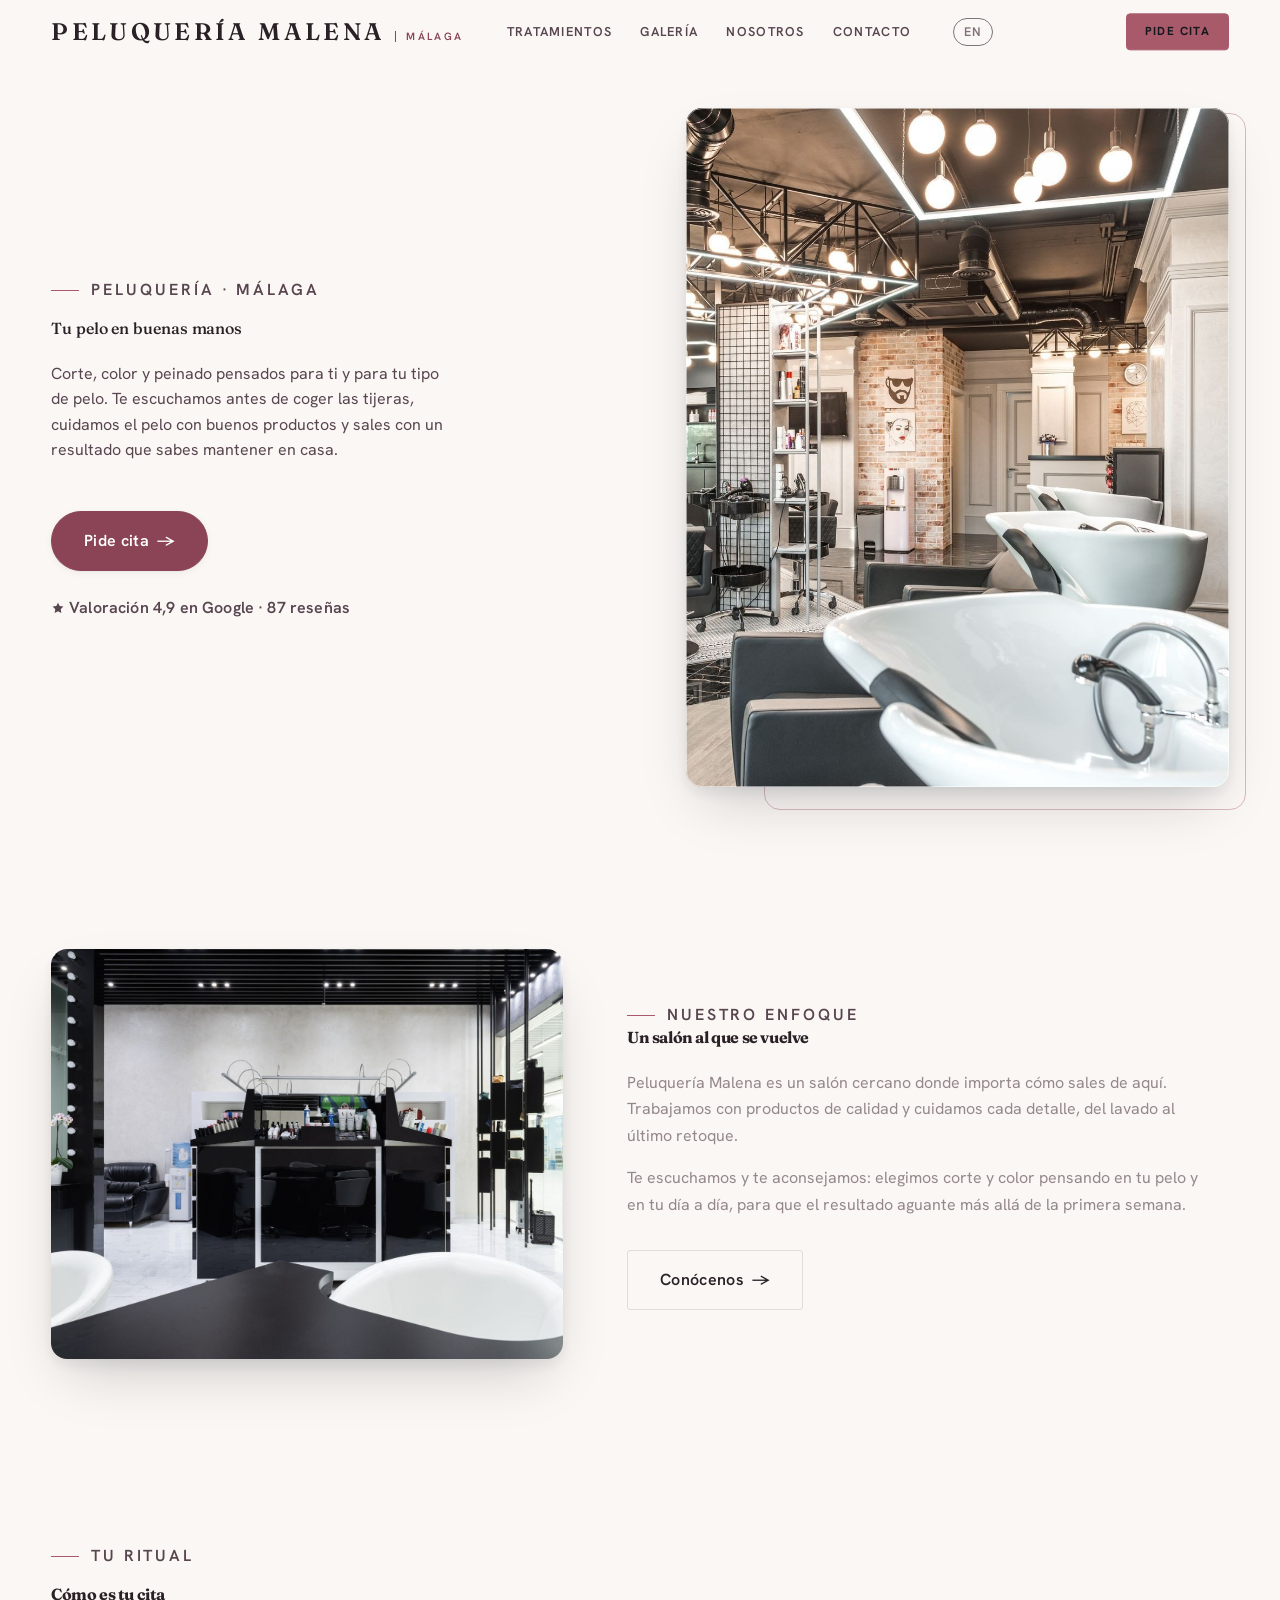
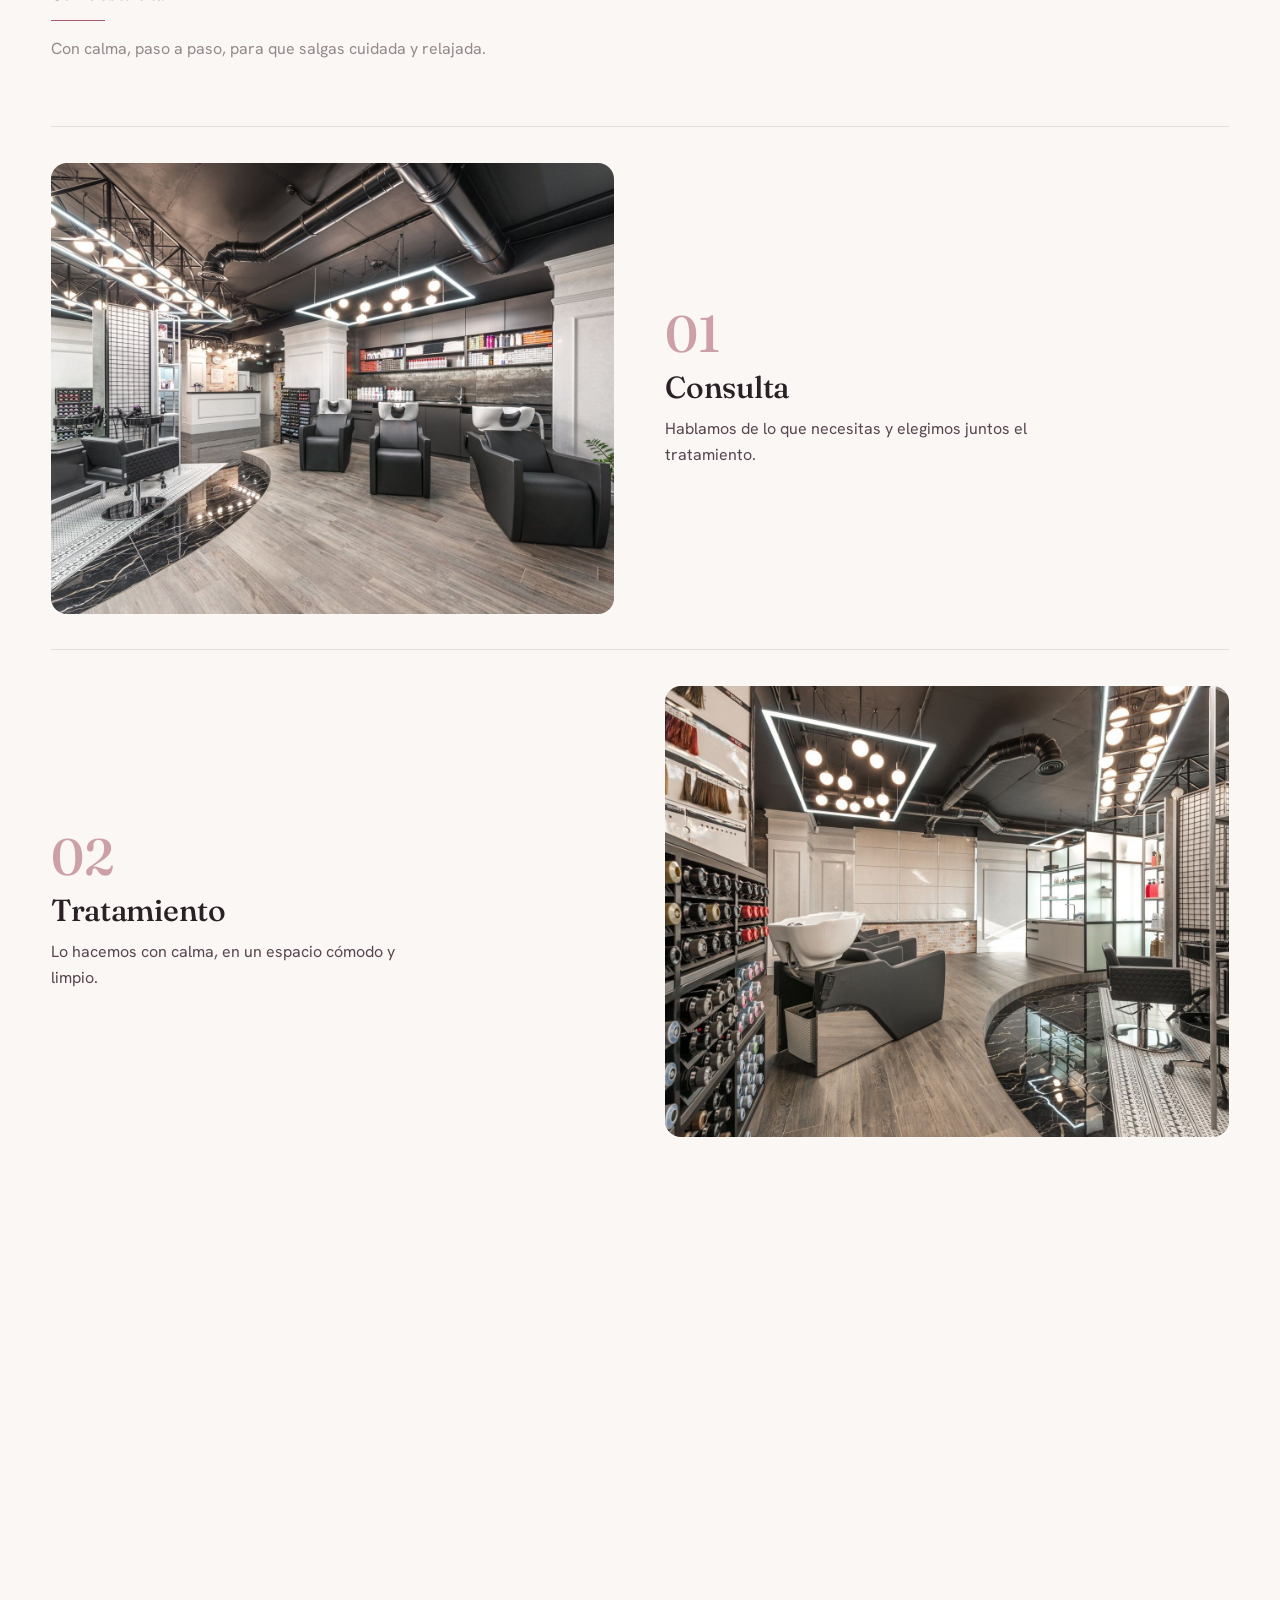
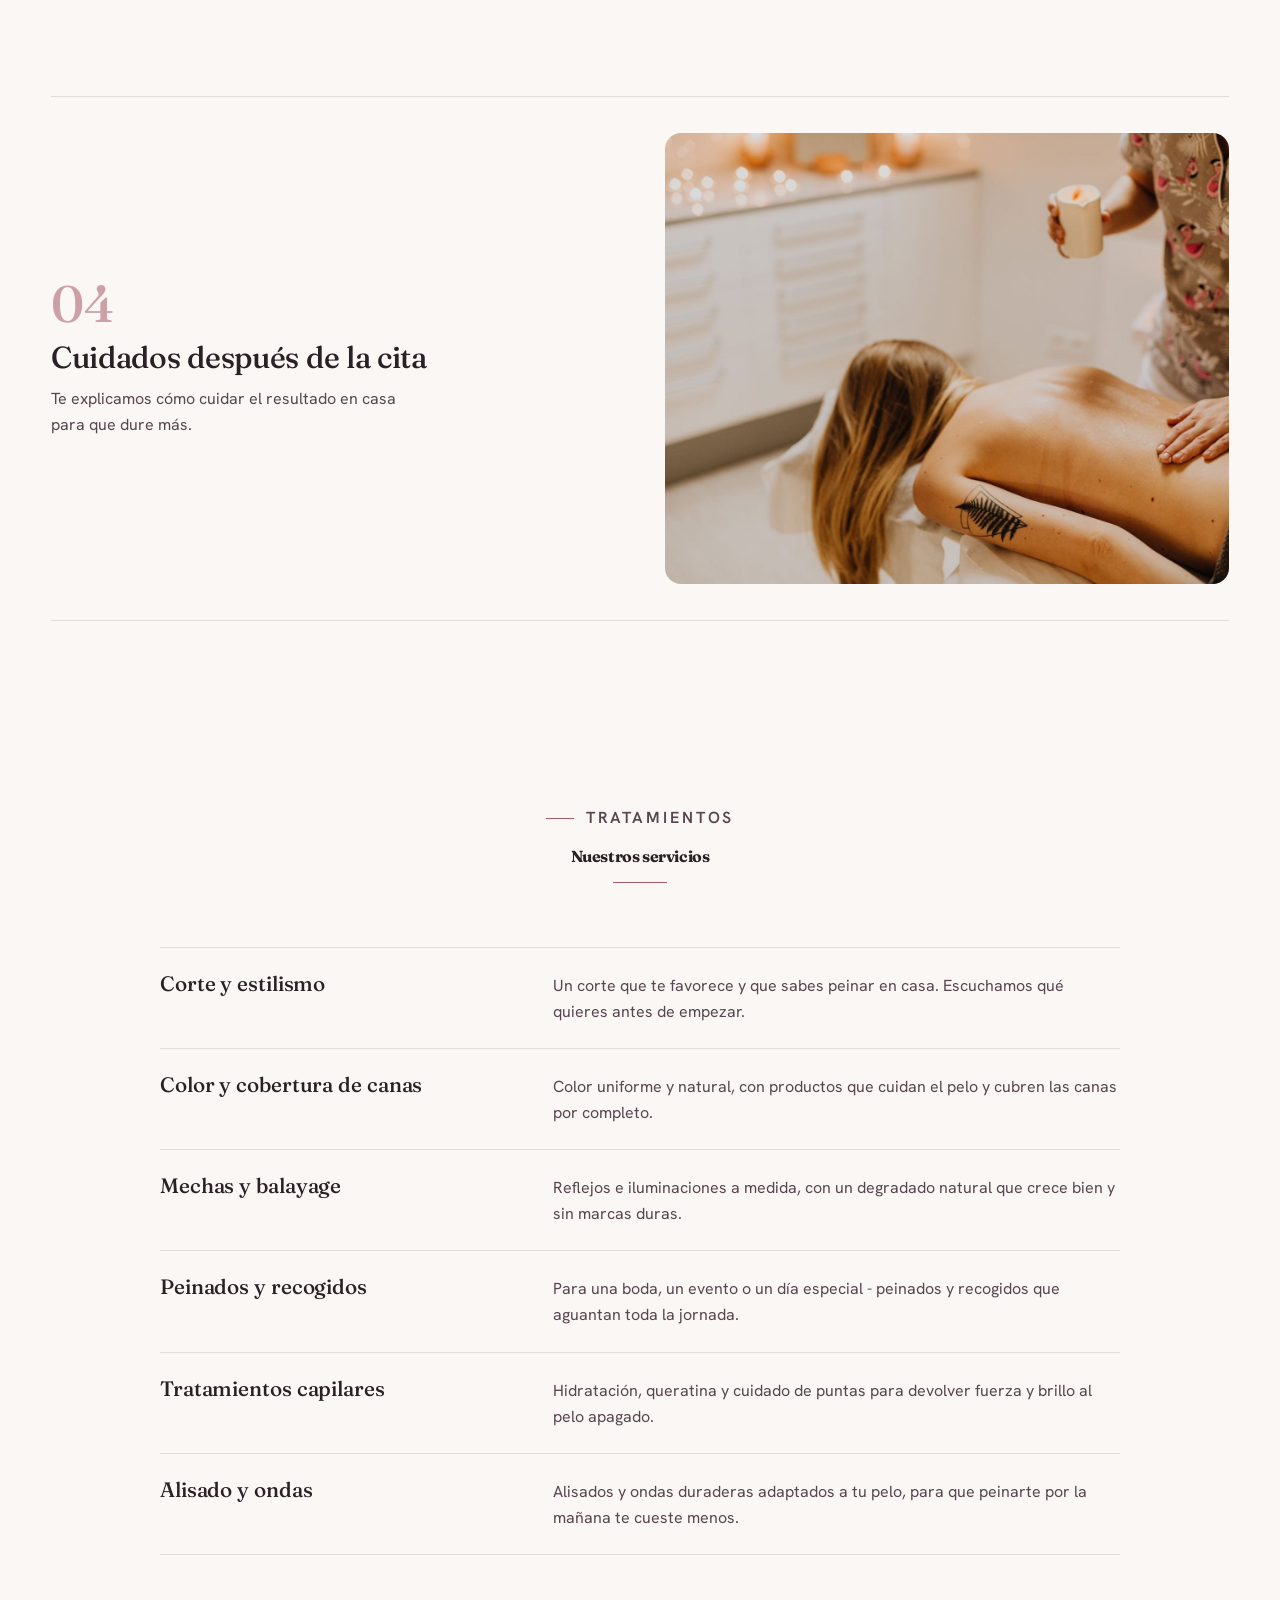
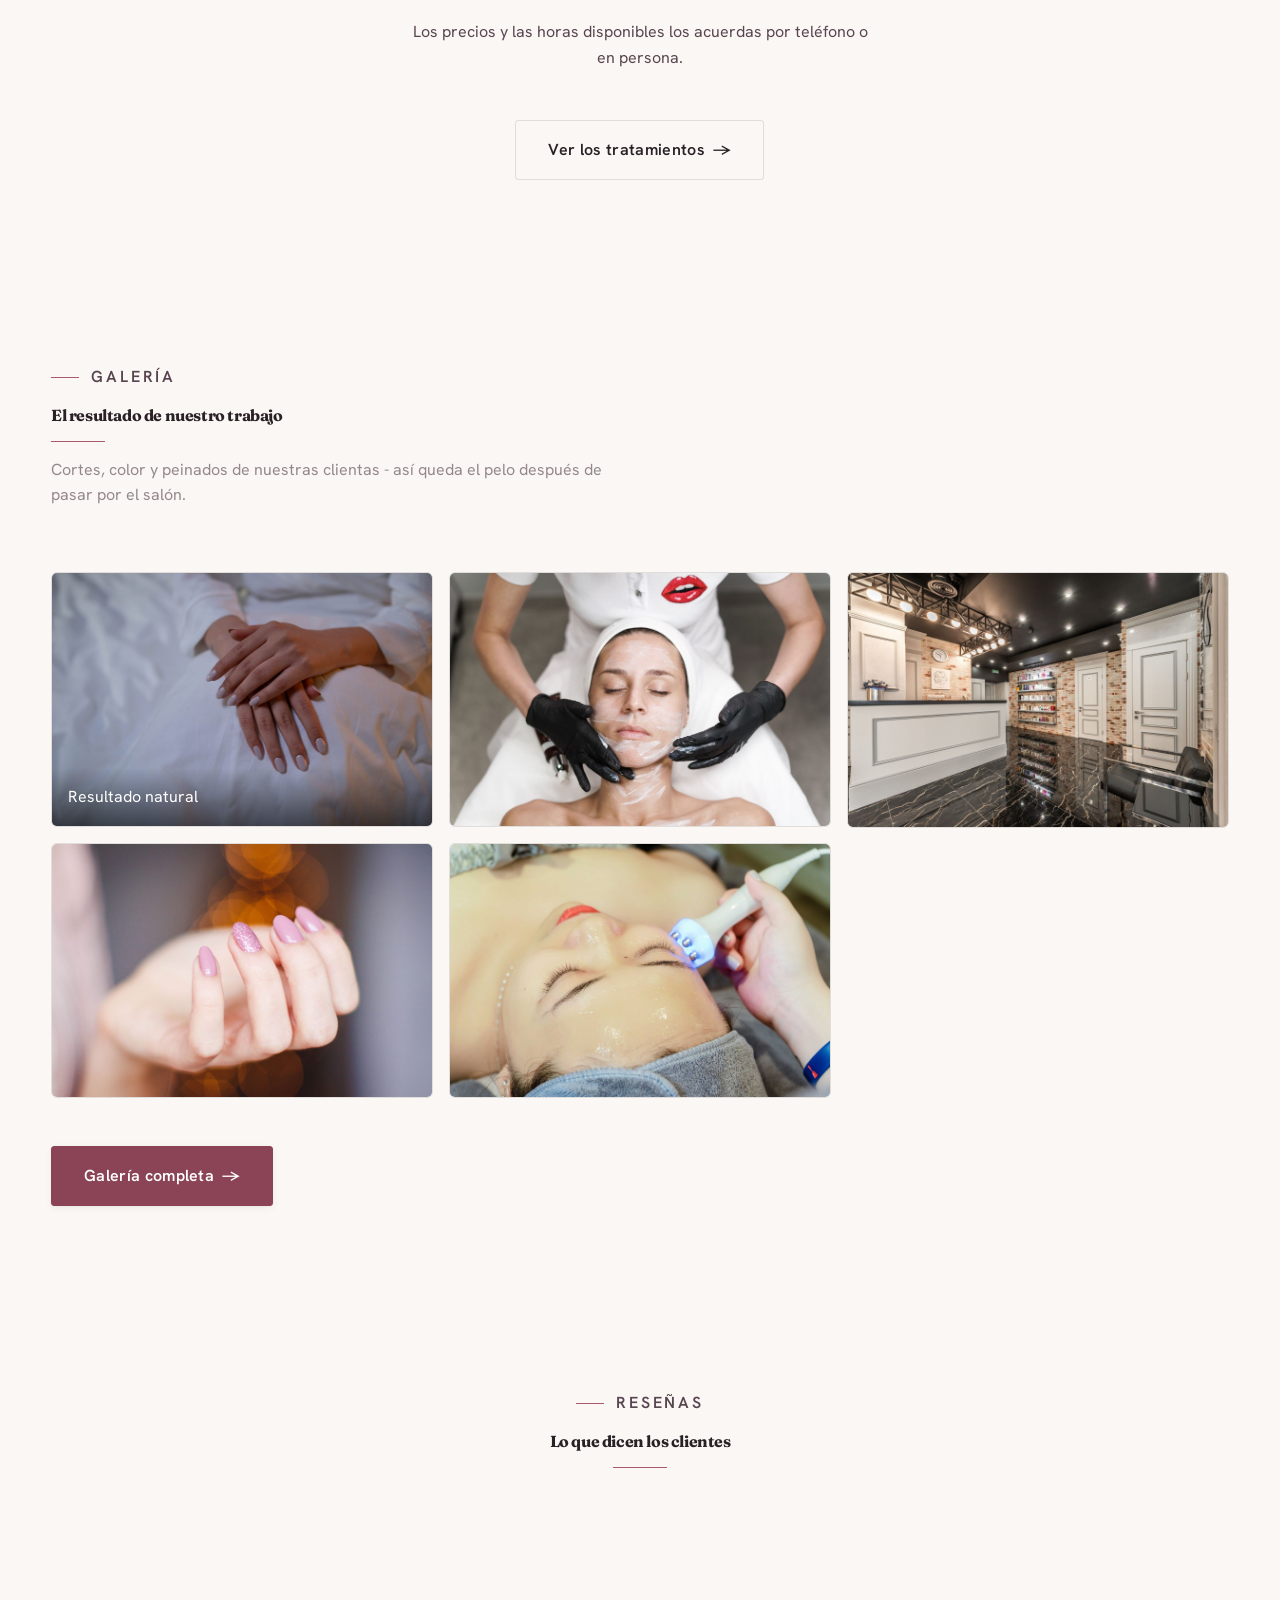
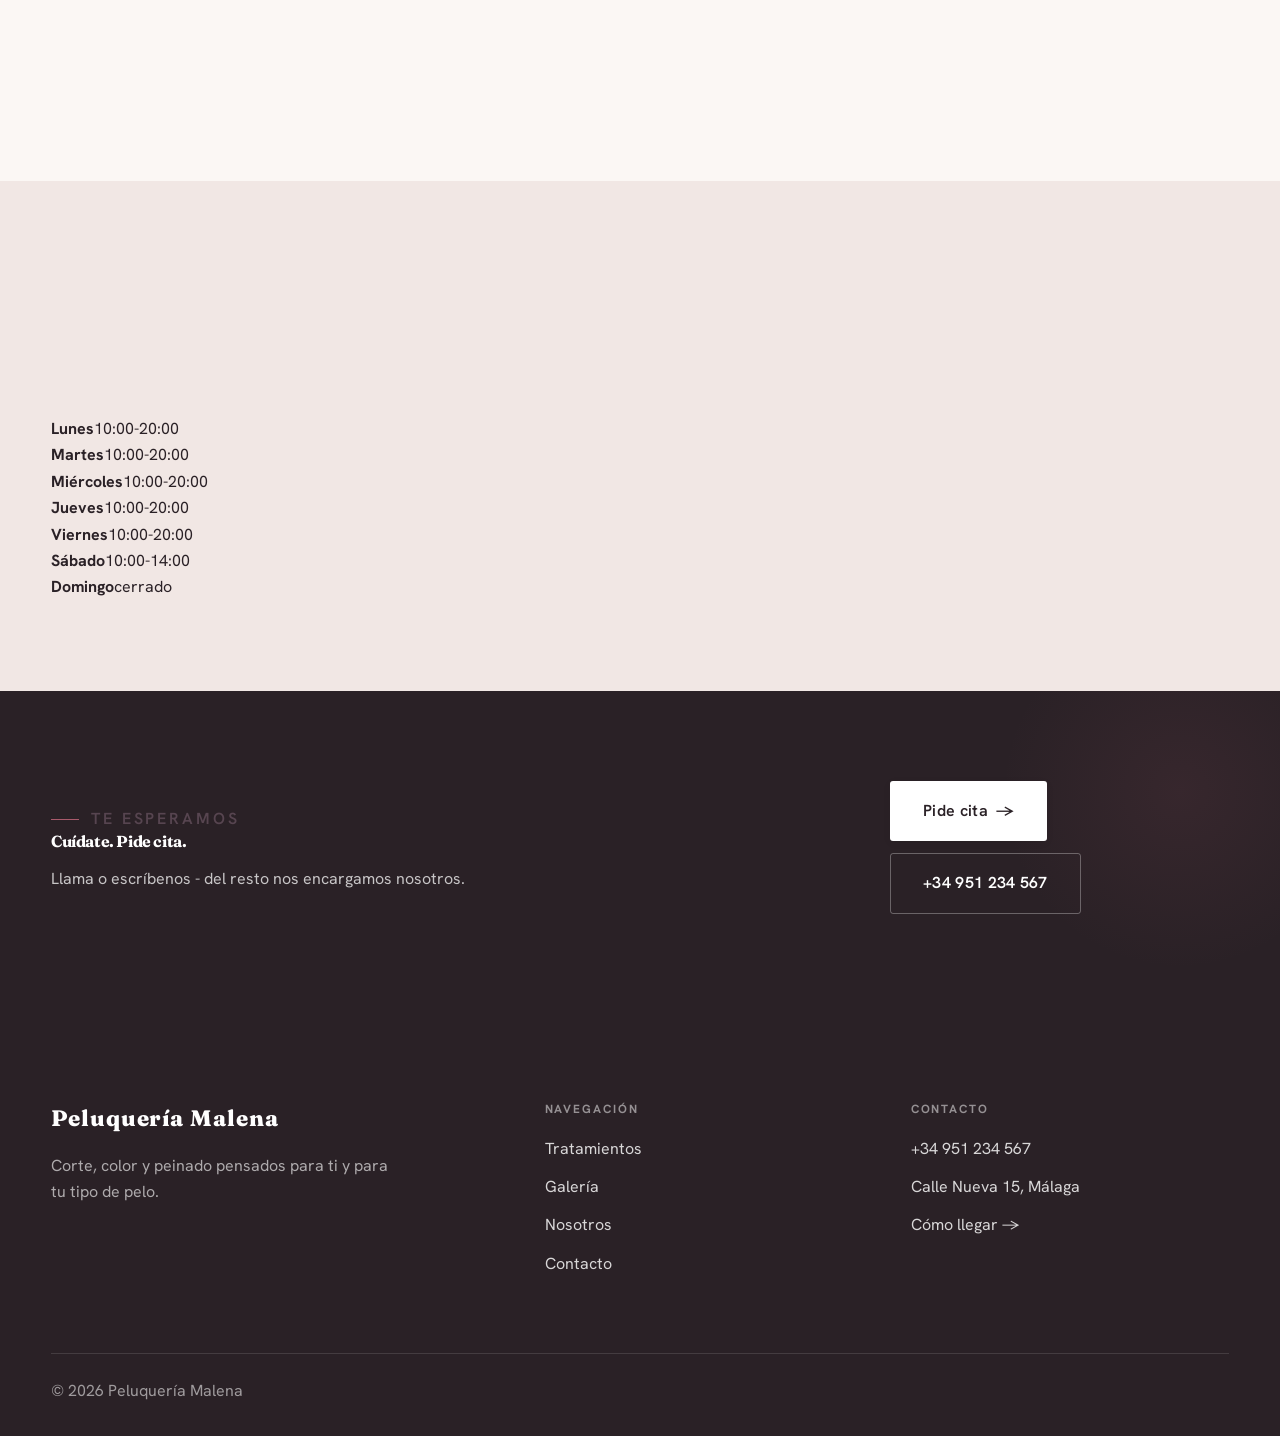
==== index.html @ 57d8df1a "demo ES Peluquería Malena (Málaga)" ====
<!DOCTYPE html>
<html lang="es">
<head>
<meta charset="UTF-8">
<meta name="viewport" content="width=device-width, initial-scale=1.0">
<title>Peluquería Malena - Peluquería · Málaga</title>
<meta name="description" content="Peluquería Malena - corte, color, peinados y tratamientos capilares. Escuchamos lo que quieres antes de empezar, trabajamos con buenos productos y te damos cita a la hora que te venga bien. Te esperamos.">
<link rel="preconnect" href="https://fonts.googleapis.com">
<link rel="preconnect" href="https://fonts.gstatic.com" crossorigin>
<link href="https://fonts.googleapis.com/css2?family=Fraunces:wght@500;600;700&family=Hanken+Grotesk:wght@400;500;600&display=swap" rel="stylesheet">
<link rel="stylesheet" href="assets/styles.css">
</head>
<body>

<header class="nav">
  <div class="wrap nav-inner">
    <a class="brand" href="index.html"><span class="name">Peluquería Malena</span><span class="sub">Málaga</span></a>
    <nav class="nav-links">
      <a href="servicios.html">Tratamientos</a>
      <a href="trabajos.html">Galería</a>
      <a href="nosotros.html">Nosotros</a>
      <a href="contacto.html">Contacto</a>
      <a href="contacto.html" class="btn btn-accent">Pide cita</a>
    <a class="lang-switch" href="en/index.html" aria-label="Language" style="margin-left:14px;font-size:.78em;letter-spacing:.08em;opacity:.75;text-decoration:none;border:1px solid currentColor;border-radius:99px;padding:3px 10px;white-space:nowrap">EN</a></nav>
    <button class="nav-toggle" aria-label="Carta"><span></span><span></span><span></span></button>
  </div>
</header>

<section class="hero-spa">
  <div class="wrap">
    <div class="hs-copy reveal">
      <span class="eyebrow">Peluquería · Málaga</span>
      <h1 class="hs-claim">Tu pelo en buenas manos</h1>
      <p class="hs-lead">Corte, color y peinado pensados para ti y para tu tipo de pelo. Te escuchamos antes de coger las tijeras, cuidamos el pelo con buenos productos y sales con un resultado que sabes mantener en casa.</p>
      <a href="contacto.html" class="btn btn-accent hs-cta">Pide cita <span class="arr">→</span></a>
      <p class="hs-rating"><svg class="ico-star" width="14" height="14" viewBox="0 0 24 24" style="vertical-align:-2px" aria-hidden="true"><path d="M12 2.8l2.85 5.8 6.4.93-4.63 4.5 1.1 6.37L12 17.4l-5.72 3 1.1-6.37-4.63-4.5 6.4-.93L12 2.8Z" fill="currentColor"/></svg> Valoración 4,9 en Google · 87 reseñas</p>
    </div>
    <figure class="hs-fig reveal"><img src="img/hero.jpg" alt="Peluquería Malena"></figure>
  </div>
</section>
<section>
  <div class="wrap split">
    <div class="split-art reveal"><img src="img/g1.jpg" alt="Peluquería Malena" loading="lazy"></div>
    <div class="split-copy reveal">
      <span class="eyebrow">Nuestro enfoque</span>
      <h2>Un salón al que se vuelve</h2>
      <p class="muted">Peluquería Malena es un salón cercano donde importa cómo sales de aquí. Trabajamos con productos de calidad y cuidamos cada detalle, del lavado al último retoque.</p>
      <p class="muted">Te escuchamos y te aconsejamos: elegimos corte y color pensando en tu pelo y en tu día a día, para que el resultado aguante más allá de la primera semana.</p>
      <a href="nosotros.html" class="btn btn-ghost">Conócenos <span class="arr">→</span></a>
    </div>
  </div>
</section>
<section class="rytual">
  <div class="wrap">
    <div class="head reveal">
      <span class="eyebrow">Tu ritual</span>
      <h2>Cómo es tu cita</h2>
      <p>Con calma, paso a paso, para que salgas cuidada y relajada.</p>
    </div>
    <div class="ryt-list">
      <div class="ryt-row reveal">
        <figure class="ryt-fig"><img src="img/g2.jpg" alt="Consulta" loading="lazy"></figure>
        <div class="ryt-copy"><span class="ryt-no">01</span><h3>Consulta</h3><p>Hablamos de lo que necesitas y elegimos juntos el tratamiento.</p></div>
      </div>
      <div class="ryt-row reveal">
        <figure class="ryt-fig"><img src="img/g3.jpg" alt="Tratamiento" loading="lazy"></figure>
        <div class="ryt-copy"><span class="ryt-no">02</span><h3>Tratamiento</h3><p>Lo hacemos con calma, en un espacio cómodo y limpio.</p></div>
      </div>
      <div class="ryt-row reveal">
        <figure class="ryt-fig"><img src="img/g4.jpg" alt="Un rato para ti" loading="lazy"></figure>
        <div class="ryt-copy"><span class="ryt-no">03</span><h3>Un rato para ti</h3><p>Te damos tiempo para desconectar, sin prisas y sin presión.</p></div>
      </div>
      <div class="ryt-row reveal">
        <figure class="ryt-fig"><img src="img/g5.jpg" alt="Cuidados después de la cita" loading="lazy"></figure>
        <div class="ryt-copy"><span class="ryt-no">04</span><h3>Cuidados después de la cita</h3><p>Te explicamos cómo cuidar el resultado en casa para que dure más.</p></div>
      </div>
    </div>
  </div>
</section>
<section class="menu-sec">
  <div class="wrap">
    <div class="head center reveal">
      <span class="eyebrow">Tratamientos</span>
      <h2>Nuestros servicios</h2>
    </div>
    <div class="cennik">
      <div class="cennik-row reveal"><div class="cn-name"><h3>Corte y estilismo</h3></div><div class="cn-desc">Un corte que te favorece y que sabes peinar en casa. Escuchamos qué quieres antes de empezar.</div></div>
      <div class="cennik-row reveal"><div class="cn-name"><h3>Color y cobertura de canas</h3></div><div class="cn-desc">Color uniforme y natural, con productos que cuidan el pelo y cubren las canas por completo.</div></div>
      <div class="cennik-row reveal"><div class="cn-name"><h3>Mechas y balayage</h3></div><div class="cn-desc">Reflejos e iluminaciones a medida, con un degradado natural que crece bien y sin marcas duras.</div></div>
      <div class="cennik-row reveal"><div class="cn-name"><h3>Peinados y recogidos</h3></div><div class="cn-desc">Para una boda, un evento o un día especial - peinados y recogidos que aguantan toda la jornada.</div></div>
      <div class="cennik-row reveal"><div class="cn-name"><h3>Tratamientos capilares</h3></div><div class="cn-desc">Hidratación, queratina y cuidado de puntas para devolver fuerza y brillo al pelo apagado.</div></div>
      <div class="cennik-row reveal"><div class="cn-name"><h3>Alisado y ondas</h3></div><div class="cn-desc">Alisados y ondas duraderas adaptados a tu pelo, para que peinarte por la mañana te cueste menos.</div></div>
    </div>
    <p class="menu-note">Los precios y las horas disponibles los acuerdas por teléfono o en persona.</p>
    <div style="text-align:center;margin-top:var(--space-7)" class="reveal"><a href="servicios.html" class="btn btn-ghost">Ver los tratamientos <span class="arr">→</span></a></div>
  </div>
</section>
<section>
  <div class="wrap">
    <div class="head reveal">
      <span class="eyebrow">Galería</span>
      <h2>El resultado de nuestro trabajo</h2>
      <p>Cortes, color y peinados de nuestras clientas - así queda el pelo después de pasar por el salón.</p>
    </div>
    <div class="gallery-masonry">
      <figure class="m-tile reveal"><img src="img/g6.jpg" alt="Resultado natural" loading="lazy"><div class="cap">Resultado natural</div></figure>
      <figure class="m-tile reveal"><img src="img/g7.jpg" alt="Peluquería Malena" loading="lazy"></figure>
      <figure class="m-tile reveal"><img src="img/g8.jpg" alt="Peluquería Malena" loading="lazy"></figure>
      <figure class="m-tile reveal"><img src="img/g9.jpg" alt="Peluquería Malena" loading="lazy"></figure>
      <figure class="m-tile reveal"><img src="img/g10.jpg" alt="Peluquería Malena" loading="lazy"></figure>
    </div>
    <div style="margin-top:var(--space-7)" class="reveal"><a href="trabajos.html" class="btn btn-accent">Galería completa <span class="arr">→</span></a></div>
  </div>
</section>
<section class="reseñas">
  <div class="wrap">
    <div class="head center reveal">
      <span class="eyebrow">Reseñas</span>
      <h2>Lo que dicen los clientes</h2>
    </div>
    <div class="reseñas-grid">
      <figure class="op-card reveal"><span class="op-star"><svg class="ico-star" width="14" height="14" viewBox="0 0 24 24" style="vertical-align:-2px" aria-hidden="true"><path d="M12 2.8l2.85 5.8 6.4.93-4.63 4.5 1.1 6.37L12 17.4l-5.72 3 1.1-6.37-4.63-4.5 6.4-.93L12 2.8Z" fill="currentColor"/></svg><svg class="ico-star" width="14" height="14" viewBox="0 0 24 24" style="vertical-align:-2px" aria-hidden="true"><path d="M12 2.8l2.85 5.8 6.4.93-4.63 4.5 1.1 6.37L12 17.4l-5.72 3 1.1-6.37-4.63-4.5 6.4-.93L12 2.8Z" fill="currentColor"/></svg><svg class="ico-star" width="14" height="14" viewBox="0 0 24 24" style="vertical-align:-2px" aria-hidden="true"><path d="M12 2.8l2.85 5.8 6.4.93-4.63 4.5 1.1 6.37L12 17.4l-5.72 3 1.1-6.37-4.63-4.5 6.4-.93L12 2.8Z" fill="currentColor"/></svg><svg class="ico-star" width="14" height="14" viewBox="0 0 24 24" style="vertical-align:-2px" aria-hidden="true"><path d="M12 2.8l2.85 5.8 6.4.93-4.63 4.5 1.1 6.37L12 17.4l-5.72 3 1.1-6.37-4.63-4.5 6.4-.93L12 2.8Z" fill="currentColor"/></svg><svg class="ico-star" width="14" height="14" viewBox="0 0 24 24" style="vertical-align:-2px" aria-hidden="true"><path d="M12 2.8l2.85 5.8 6.4.93-4.63 4.5 1.1 6.37L12 17.4l-5.72 3 1.1-6.37-4.63-4.5 6.4-.93L12 2.8Z" fill="currentColor"/></svg></span><blockquote>Encantada con el resultado, un trato estupendo y muy profesionales.</blockquote><span class="op-autor">Laura M.</span></figure>
      <figure class="op-card reveal"><span class="op-star"><svg class="ico-star" width="14" height="14" viewBox="0 0 24 24" style="vertical-align:-2px" aria-hidden="true"><path d="M12 2.8l2.85 5.8 6.4.93-4.63 4.5 1.1 6.37L12 17.4l-5.72 3 1.1-6.37-4.63-4.5 6.4-.93L12 2.8Z" fill="currentColor"/></svg><svg class="ico-star" width="14" height="14" viewBox="0 0 24 24" style="vertical-align:-2px" aria-hidden="true"><path d="M12 2.8l2.85 5.8 6.4.93-4.63 4.5 1.1 6.37L12 17.4l-5.72 3 1.1-6.37-4.63-4.5 6.4-.93L12 2.8Z" fill="currentColor"/></svg><svg class="ico-star" width="14" height="14" viewBox="0 0 24 24" style="vertical-align:-2px" aria-hidden="true"><path d="M12 2.8l2.85 5.8 6.4.93-4.63 4.5 1.1 6.37L12 17.4l-5.72 3 1.1-6.37-4.63-4.5 6.4-.93L12 2.8Z" fill="currentColor"/></svg><svg class="ico-star" width="14" height="14" viewBox="0 0 24 24" style="vertical-align:-2px" aria-hidden="true"><path d="M12 2.8l2.85 5.8 6.4.93-4.63 4.5 1.1 6.37L12 17.4l-5.72 3 1.1-6.37-4.63-4.5 6.4-.93L12 2.8Z" fill="currentColor"/></svg><svg class="ico-star" width="14" height="14" viewBox="0 0 24 24" style="vertical-align:-2px" aria-hidden="true"><path d="M12 2.8l2.85 5.8 6.4.93-4.63 4.5 1.1 6.37L12 17.4l-5.72 3 1.1-6.37-4.63-4.5 6.4-.93L12 2.8Z" fill="currentColor"/></svg></span><blockquote>El mejor color que me han hecho nunca, repito seguro.</blockquote><span class="op-autor">Carmen R.</span></figure>
    </div>
  </div>
</section>
<section class="trust">
  <div class="wrap">
    <div class="head reveal">
      <span class="eyebrow">Tu visita</span>
      <h2>Horario y reservas</h2>
    </div>
    <div class="godz reveal">
      <div class="godz-row"><b>Lunes</b><span>10:00-20:00</span></div>
      <div class="godz-row"><b>Martes</b><span>10:00-20:00</span></div>
      <div class="godz-row"><b>Miércoles</b><span>10:00-20:00</span></div>
      <div class="godz-row"><b>Jueves</b><span>10:00-20:00</span></div>
      <div class="godz-row"><b>Viernes</b><span>10:00-20:00</span></div>
      <div class="godz-row"><b>Sábado</b><span>10:00-14:00</span></div>
      <div class="godz-row"><b>Domingo</b><span>cerrado</span></div>
    </div>
  </div>
</section>
<section class="cta">
  <div class="wrap">
    <div class="reveal">
      <span class="eyebrow">Te esperamos</span>
      <h2>Cuídate. Pide cita.</h2>
      <p>Llama o escríbenos - del resto nos encargamos nosotros.</p>
    </div>
    <div class="cta-actions reveal">
      <a href="contacto.html" class="btn btn-light">Pide cita <span class="arr">→</span></a>
      <a href="tel:+34951234567" class="btn btn-ghost" style="color:#fff;border-color:rgba(255,255,255,.3)">+34 951 234 567</a>
    </div>
  </div>
</section>

<footer>
  <div class="wrap">
    <div class="foot-grid">
      <div class="foot-brand">
        <div class="name">Peluquería Malena</div>
        <p>Corte, color y peinado pensados para ti y para tu tipo de pelo.</p>
      </div>
      <div class="foot-col">
        <h4>Navegación</h4>
        <a href="servicios.html">Tratamientos</a>
        <a href="trabajos.html">Galería</a>
        <a href="nosotros.html">Nosotros</a>
        <a href="contacto.html">Contacto</a>
      </div>
      <div class="foot-col">
        <h4>Contacto</h4>
        <a href="tel:+34951234567">+34 951 234 567</a>
        <p>Calle Nueva 15, Málaga</p>
        <a href="https://maps.google.com/?q=@36.72,-4.42" target="_blank" rel="noopener">Cómo llegar →</a>
      </div>
    </div>
    <div class="foot-bot">
      <span>© 2026 Peluquería Malena</span>
    </div>
  </div>
</footer>
<div class="sticky-reserve"><a class="sr-book" href="contacto.html">Pide cita</a><a class="sr-call" href="tel:+34951234567" aria-label="Llamar"><svg class="ico-tel" width="16" height="16" viewBox="0 0 24 24" fill="none" aria-hidden="true"><path d="M6.6 10.8a15.5 15.5 0 0 0 6.6 6.6l2.2-2.2a1 1 0 0 1 1-.24 11.4 11.4 0 0 0 3.6.58 1 1 0 0 1 1 1V20a1 1 0 0 1-1 1A17 17 0 0 1 3 4a1 1 0 0 1 1-1h3.5a1 1 0 0 1 1 1c0 1.25.2 2.46.58 3.6a1 1 0 0 1-.25 1l-2.23 2.2Z" fill="currentColor"/></svg></a></div>

<script src="assets/main.js"></script>
</body>
</html>
---- assets/styles.css ----
:root{
  
  --paper:#FBF7F4;          
  --paper-2:#F1E7E4;        
  --paper-3:#F1E7E4;        
  --ink:#2A2126;            
  --ink-soft:#574550;       
  --muted:#94888C;          
  --line:rgba(42,33,38,.12);
  --accent:#A85A6B;         
  --accent-d:#8A4456;
  --accent-soft:rgba(168,90,107,.10);
  --dark:#2A2126;           

  --space-1:4px; --space-2:8px; --space-3:12px; --space-4:16px; --space-5:24px;
  --space-6:32px; --space-7:48px; --space-8:64px; --space-9:96px; --space-10:128px;

  --text-sm:clamp(.82rem,.8rem+.1vw,.9rem);
  --text-base:clamp(1rem,.97rem+.15vw,1.1rem);
  --text-lg:clamp(1.12rem,1.05rem+.3vw,1.3rem);
  --text-h3:clamp(1.2rem,1.1rem+.5vw,1.5rem);
  --text-h2:clamp(1.9rem,1.5rem+1.9vw,2.8rem);
  --text-h1:clamp(2.6rem,1.9rem+3.6vw,4.6rem);

  --r-sm:3px; --r-md:6px; --r-lg:10px;

  --ease:cubic-bezier(.25,.46,.45,.94); --dur:.24s;

  --sh-sm:0 1px 2px rgba(16,24,32,.04), 0 2px 8px rgba(16,24,32,.05);
  --sh-md:0 2px 6px rgba(16,24,32,.05), 0 12px 28px -8px rgba(16,24,32,.12);
  --sh-lg:0 6px 14px rgba(16,24,32,.07), 0 26px 56px -18px rgba(16,24,32,.22);

  --hairline:1px solid var(--line);

  --font-display:'Fraunces',serif;
  --font-body:'Hanken Grotesk',sans-serif;
}

*{box-sizing:border-box;margin:0;padding:0}
html{scroll-behavior:smooth}
body{
  font-family:var(--font-body);
  font-size:var(--text-base);
  line-height:1.65;
  color:var(--ink);
  background:var(--paper);
  -webkit-font-smoothing:antialiased;
  text-rendering:optimizeLegibility;
}
img{max-width:100%;display:block}
a{color:inherit;text-decoration:none}

.wrap{width:min(92%,1180px);margin-inline:auto}
section{padding-block:clamp(52px,6.5vw,96px)}

h1,h2,h3{font-family:var(--font-display);font-weight:700;line-height:1.08;letter-spacing:-.02em;color:var(--ink)}
h1{font-size:var(--text-h1);letter-spacing:-.035em}
h2{font-size:var(--text-h2);letter-spacing:-.025em}
h3{font-size:var(--text-h3)}
p{max-width:65ch}

.eyebrow{
  font-family:var(--font-body);
  font-size:var(--text-sm);
  font-weight:600;
  letter-spacing:.18em;
  text-transform:uppercase;
  color:var(--accent);
  display:inline-flex;align-items:center;gap:var(--space-3);
}
.eyebrow::before{content:"";width:28px;height:1px;background:var(--accent);display:inline-block}

.muted{color:var(--muted)}
.lead{font-size:var(--text-lg);line-height:1.55;color:var(--ink-soft);max-width:50ch}

.btn{
  display:inline-flex;align-items:center;gap:var(--space-2);
  font-weight:600;font-size:var(--text-sm);letter-spacing:.02em;
  padding:var(--space-4) var(--space-6);
  border-radius:var(--r-sm);
  transition:transform var(--dur) var(--ease),box-shadow var(--dur) var(--ease),background var(--dur) var(--ease);
  cursor:pointer;border:1px solid transparent;
}
.btn-accent{background:var(--accent);color:#fff;box-shadow:var(--sh-sm)}
.btn-accent:hover{background:var(--accent-d);transform:translateY(-2px);box-shadow:var(--sh-md)}
.btn-accent:active{transform:translateY(0);box-shadow:var(--sh-sm)}
.btn-ghost{background:transparent;color:var(--ink);border-color:var(--line)}
.btn-ghost:hover{border-color:var(--accent);color:var(--accent);transform:translateY(-2px)}
.btn-light{background:#fff;color:var(--ink);box-shadow:var(--sh-sm)}
.btn-light:hover{transform:translateY(-2px);box-shadow:var(--sh-md)}
.btn .arr{transition:transform var(--dur) var(--ease)}
.btn:hover .arr{transform:translateX(4px)}

.nav{
  position:sticky;top:0;z-index:50;
  background:color-mix(in srgb,var(--paper) 88%,transparent);
  backdrop-filter:saturate(140%) blur(10px);
  border-bottom:var(--hairline);
}
.nav-inner{display:flex;align-items:center;justify-content:space-between;height:72px}
.brand{display:flex;flex-direction:column;line-height:1}
.brand .name{font-family:var(--font-display);font-weight:800;font-size:1.35rem;letter-spacing:.04em}
.brand .sub{font-size:.62rem;letter-spacing:.34em;text-transform:uppercase;color:var(--muted);margin-top:5px}
.nav-links{display:flex;align-items:center;gap:var(--space-6)}
.nav-links a{font-size:var(--text-sm);font-weight:500;color:var(--ink-soft);position:relative;padding-block:4px;transition:color var(--dur) var(--ease)}
.nav-links a::after{content:"";position:absolute;left:0;bottom:0;width:0;height:1.5px;background:var(--accent);transition:width var(--dur) var(--ease)}
.nav-links a:hover,.nav-links a.active{color:var(--ink)}
.nav-links a:hover::after,.nav-links a.active::after{width:100%}
.nav-links .btn{padding:var(--space-2) var(--space-5)}

.nav-links a.btn-accent{color:#fff}
.nav-links a.btn-ghost,.nav-links a.btn-light{color:var(--ink)}
.nav-links a.btn::after{display:none}
.nav-toggle{display:none;background:none;border:none;cursor:pointer;flex-direction:column;gap:5px;padding:8px}
.nav-toggle span{width:24px;height:2px;background:var(--ink);transition:var(--dur)}

.hero{position:relative;overflow:hidden;border-bottom:var(--hairline)}
.hero-grid{display:grid;grid-template-columns:1.05fr .95fr;gap:clamp(24px,4vw,60px);align-items:center;
  padding-block:clamp(36px,4.5vw,64px)}
.hero-copy .eyebrow{margin-bottom:var(--space-5)}
.hero-copy h1{margin-bottom:var(--space-5)}
.hero-copy .lead{margin-bottom:var(--space-7)}
.hero-actions{display:flex;flex-wrap:wrap;gap:var(--space-4)}
.hero-art{position:relative;aspect-ratio:4/3;border-radius:var(--r-lg);overflow:hidden;box-shadow:var(--sh-lg)}
.hero-art img{width:100%;height:100%;object-fit:cover}
.hero-art::after{content:"";position:absolute;inset:0;background:linear-gradient(180deg,transparent 55%,rgba(18,24,28,.28))}
.hero-badge{position:absolute;left:var(--space-5);bottom:var(--space-5);z-index:2;
  background:rgba(252,252,251,.94);backdrop-filter:blur(4px);
  border-radius:var(--r-md);padding:var(--space-4) var(--space-5);box-shadow:var(--sh-md);max-width:78%}
.hero-badge strong{display:block;font-family:var(--font-display);font-size:1rem;letter-spacing:-.01em}
.hero-badge span{font-size:var(--text-sm);color:var(--muted)}

.hero-cine{position:relative;min-height:clamp(560px,82vh,840px);min-height:clamp(560px,82svh,840px);display:flex;align-items:center;overflow:hidden;border-bottom:var(--hairline)}
.hero-cine>img{position:absolute;inset:0;width:100%;height:100%;object-fit:cover;z-index:0}
.hero-cine::after{content:"";position:absolute;inset:0;z-index:1;
  background:linear-gradient(95deg,rgba(13,18,23,.86) 0%,rgba(13,18,23,.64) 32%,rgba(13,18,23,.24) 62%,rgba(13,18,23,.04) 100%)}
.hero-cine .wrap{position:relative;z-index:2;padding-block:var(--space-8)}
.hero-cine .hero-copy{max-width:660px}
.hero-cine .eyebrow{color:#fff;margin-bottom:var(--space-5)}
.hero-cine .eyebrow::before{background:#fff}
.hero-cine h1{color:#fff;margin-bottom:var(--space-5);font-size:clamp(2.9rem,2rem+4.4vw,5.2rem)}
.hero-cine .lead{color:rgba(255,255,255,.92);max-width:48ch;margin-bottom:var(--space-7)}
.hero-cine .hero-actions{display:flex;flex-wrap:wrap;gap:var(--space-4)}
@media(max-width:680px){
  .hero-cine{min-height:clamp(520px,76vh,640px);min-height:clamp(520px,76svh,640px);align-items:flex-end}
  .hero-cine::after{background:linear-gradient(0deg,rgba(13,18,23,.9) 6%,rgba(13,18,23,.45) 55%,rgba(13,18,23,.25) 100%)}
  .hero-cine .wrap{padding-bottom:var(--space-9)}
}

.pagehead{position:relative;min-height:46vh;min-height:46svh;display:flex;align-items:flex-end;overflow:hidden;border-bottom:var(--hairline)}
.pagehead img{position:absolute;inset:0;width:100%;height:100%;object-fit:cover}
.pagehead::after{content:"";position:absolute;inset:0;background:linear-gradient(180deg,rgba(18,24,28,.25),rgba(18,24,28,.62))}
.pagehead .wrap{position:relative;z-index:2;padding-block:var(--space-9);color:#fff}
.pagehead h1{color:#fff;max-width:18ch}
.pagehead .eyebrow{color:#fff}
.pagehead .eyebrow::before{background:#fff}
.pagehead p{color:rgba(255,255,255,.86);margin-top:var(--space-4);max-width:54ch}

.strip{background:var(--dark);color:#fff}
.strip .wrap{display:grid;grid-template-columns:repeat(4,1fr);gap:var(--space-6);padding-block:var(--space-8)}
.strip .item .k{font-family:var(--font-display);font-size:clamp(1.6rem,1.2rem+1.4vw,2.4rem);font-weight:800;letter-spacing:-.02em;color:#fff}
.strip .item .v{font-size:var(--text-sm);color:rgba(255,255,255,.66);margin-top:var(--space-2);line-height:1.45}
.strip .item{border-left:2px solid var(--accent);padding-left:var(--space-5)}

.head{max-width:48rem;margin-bottom:var(--space-8)}
.head.center{margin-inline:auto;text-align:center}
.head .eyebrow{margin-bottom:var(--space-4)}
.head h2{margin-bottom:var(--space-4)}
.head p{color:var(--muted);font-size:var(--text-lg);line-height:1.55}
.head.center p{margin-inline:auto}

.split{display:grid;grid-template-columns:.92fr 1.08fr;gap:clamp(28px,5vw,80px);align-items:center}
.split.rev{grid-template-columns:1.08fr .92fr}
.split.rev .split-art{order:-1}
.split-art{position:relative;aspect-ratio:5/4;border-radius:var(--r-lg);overflow:hidden;box-shadow:var(--sh-lg)}
.split-art img{width:100%;height:100%;object-fit:cover}
.split-copy h2{margin-bottom:var(--space-5)}
.split-copy p+p{margin-top:var(--space-4)}
.split-copy .btn{margin-top:var(--space-6)}

.svc-grid{display:grid;grid-template-columns:repeat(auto-fit,minmax(280px,1fr));gap:var(--space-5)}
.svc{background:#fff;border:var(--hairline);border-radius:var(--r-md);padding:var(--space-7) var(--space-6);
  transition:transform var(--dur) var(--ease),box-shadow var(--dur) var(--ease),border-color var(--dur) var(--ease);
  position:relative;overflow:hidden}
.svc::before{content:"";position:absolute;left:0;top:0;width:3px;height:0;background:var(--accent);transition:height var(--dur) var(--ease)}
.svc:hover{transform:translateY(-4px);box-shadow:var(--sh-md);border-color:transparent}
.svc:hover::before{height:100%}
.svc .ic{font-family:var(--font-display);font-size:.8rem;font-weight:700;letter-spacing:.12em;color:var(--accent);margin-bottom:var(--space-4)}
.svc h3{margin-bottom:var(--space-3);font-size:1.22rem}
.svc p{color:var(--muted);font-size:var(--text-base);line-height:1.6}

.svc-row{display:grid;grid-template-columns:.8fr 1.2fr;gap:clamp(20px,4vw,60px);align-items:center;padding-block:var(--space-8)}
.svc-row+.svc-row{border-top:var(--hairline)}
.svc-row.rev{grid-template-columns:1.2fr .8fr}
.svc-row.rev .svc-row-art{order:-1}
.svc-row-art{aspect-ratio:4/3;border-radius:var(--r-md);overflow:hidden;box-shadow:var(--sh-md)}
.svc-row-art img{width:100%;height:100%;object-fit:cover}
.svc-row h3{font-size:1.5rem;margin-bottom:var(--space-4)}
.svc-row .num{font-family:var(--font-display);font-size:.85rem;font-weight:700;letter-spacing:.14em;color:var(--accent);display:block;margin-bottom:var(--space-3)}
.svc-row ul{list-style:none;margin-top:var(--space-4);display:flex;flex-direction:column;gap:var(--space-2)}
.svc-row li{position:relative;padding-left:var(--space-5);color:var(--muted);font-size:var(--text-base)}
.svc-row li::before{content:"";position:absolute;left:0;top:.62em;width:8px;height:1px;background:var(--accent)}

.gallery{display:grid;grid-template-columns:repeat(12,1fr);gap:var(--space-4);grid-auto-rows:200px}

.gallery-masonry{column-count:3;column-gap:var(--space-4)}
@media(max-width:900px){.gallery-masonry{column-count:2}}
@media(max-width:560px){.gallery-masonry{column-count:1}}
.gallery-masonry .m-tile{break-inside:avoid;margin:0 0 var(--space-4);padding:0;position:relative;overflow:hidden;border-radius:var(--r-md);border:1px solid var(--line)}
.gallery-masonry .m-tile img{width:100%;height:auto;display:block}
.gallery-masonry .m-tile .cap{position:absolute;left:0;right:0;bottom:0;padding:var(--space-4);color:#fff;background:linear-gradient(0deg,rgba(0,0,0,.55),transparent);font-size:var(--text-sm)}
.gallery-masonry .m-tile .cap small{display:block;font-weight:400;opacity:.78;letter-spacing:.04em;text-transform:uppercase;font-size:.66rem;margin-top:3px}
.tile{position:relative;overflow:hidden;border-radius:var(--r-md);box-shadow:var(--sh-sm);
  transition:transform var(--dur) var(--ease),box-shadow var(--dur) var(--ease)}
.tile img{width:100%;height:100%;object-fit:cover;transition:transform .6s var(--ease)}
.tile:hover{box-shadow:var(--sh-md)}
.tile:hover img{transform:scale(1.05)}
.tile .cap{position:absolute;left:0;right:0;bottom:0;padding:var(--space-5) var(--space-4) var(--space-4);
  background:linear-gradient(transparent,rgba(18,24,28,.78));color:#fff;
  font-size:var(--text-sm);font-weight:600;letter-spacing:.01em;
  opacity:0;transform:translateY(8px);transition:var(--dur) var(--ease)}
.tile:hover .cap{opacity:1;transform:translateY(0)}
.tile .cap small{display:block;font-weight:400;opacity:.78;letter-spacing:.04em;text-transform:uppercase;font-size:.66rem;margin-top:3px}

.t-wide{grid-column:span 6}
.t-tall{grid-column:span 6;grid-row:span 2}
.t-std{grid-column:span 6}
.t-third{grid-column:span 4}
.t-two3{grid-column:span 8}

.trust{background:var(--paper-2)}
.trust-grid{display:grid;grid-template-columns:repeat(auto-fit,minmax(240px,1fr));gap:var(--space-5);margin-top:var(--space-7)}
.trust-card{background:#fff;border-radius:var(--r-md);padding:var(--space-7) var(--space-6);box-shadow:var(--sh-sm);border-top:3px solid var(--accent)}
.trust-card .big{font-family:var(--font-display);font-size:clamp(1.8rem,1.3rem+1.6vw,2.6rem);font-weight:800;letter-spacing:-.02em;color:var(--ink);line-height:1}
.trust-card h3{font-size:1.12rem;margin:var(--space-3) 0 var(--space-2)}
.trust-card p{color:var(--muted);font-size:var(--text-base);line-height:1.55}

.cta{background:var(--dark);color:#fff;position:relative;overflow:hidden}
.cta .wrap{display:grid;grid-template-columns:1.4fr .6fr;gap:var(--space-7);align-items:center;position:relative;z-index:2}
.cta h2{color:#fff;max-width:20ch}
.cta p{color:rgba(255,255,255,.74);margin-top:var(--space-4)}
.cta-actions{display:flex;flex-direction:column;gap:var(--space-3);align-items:flex-start}
.cta::before{content:"";position:absolute;right:-80px;top:-80px;width:360px;height:360px;border-radius:50%;
  background:radial-gradient(circle,var(--accent-soft),transparent 70%)}

.contact-grid{display:grid;grid-template-columns:.85fr 1.15fr;gap:clamp(28px,4vw,56px);align-items:start}
.info-list{display:flex;flex-direction:column;gap:var(--space-2)}
.info-row{display:flex;gap:var(--space-4);align-items:flex-start;padding-block:var(--space-4);border-bottom:var(--hairline)}
.info-row .ic{flex:none;width:42px;height:42px;display:grid;place-items:center;border-radius:50%;
  background:var(--accent-soft);color:var(--accent);font-size:1.05rem}
.info-row .lbl{font-size:.72rem;letter-spacing:.14em;text-transform:uppercase;color:var(--muted)}
.info-row .val{font-weight:600;font-size:var(--text-base);margin-top:2px}
.info-row a.val:hover{color:var(--accent)}
.map{border:none;border-radius:var(--r-lg);box-shadow:var(--sh-md);width:100%;height:100%;min-height:380px;filter:grayscale(.2) contrast(1.02)}
.form{background:#fff;border:var(--hairline);border-radius:var(--r-lg);padding:clamp(24px,3vw,40px);box-shadow:var(--sh-sm)}
.form .fld{margin-bottom:var(--space-5)}
.form label{display:block;font-size:var(--text-sm);font-weight:600;margin-bottom:var(--space-2)}
.form input,.form textarea{width:100%;font-family:inherit;font-size:var(--text-base);color:var(--ink);
  padding:var(--space-4);border:var(--hairline);border-radius:var(--r-sm);background:var(--paper);transition:border-color var(--dur)}
.form input:focus,.form textarea:focus{outline:none;border-color:var(--accent);background:#fff}
.form textarea{resize:vertical;min-height:120px}
.form .note{font-size:var(--text-sm);color:var(--muted);margin-top:var(--space-3)}

footer{background:var(--dark);color:#fff;padding-block:var(--space-9) var(--space-6)}
.foot-grid{display:grid;grid-template-columns:1.4fr 1fr 1fr;gap:var(--space-7);margin-bottom:var(--space-8)}
.foot-brand .name{font-family:var(--font-display);font-weight:800;font-size:1.4rem;letter-spacing:.04em}
.foot-brand p{color:rgba(255,255,255,.62);margin-top:var(--space-4);font-size:var(--text-base);max-width:38ch}
.foot-col h4{font-size:.74rem;letter-spacing:.16em;text-transform:uppercase;color:rgba(255,255,255,.5);margin-bottom:var(--space-4)}
.foot-col a,.foot-col p{display:block;color:rgba(255,255,255,.82);font-size:var(--text-base);margin-bottom:var(--space-3)}
.foot-col a:hover{color:#fff}
.foot-bot{border-top:1px solid rgba(255,255,255,.12);padding-top:var(--space-5);display:flex;justify-content:space-between;flex-wrap:wrap;gap:var(--space-3);
  font-size:var(--text-sm);color:rgba(255,255,255,.55)}
.foot-bot a:hover{color:#fff}

.reveal{opacity:0;transform:translateY(22px);transition:opacity .6s var(--ease),transform .6s var(--ease)}
.reveal.in{opacity:1;transform:none}

@media(max-width:920px){
  .hero-grid,.split,.split.rev,.svc-row,.svc-row.rev,.cta .wrap,.contact-grid,.foot-grid{grid-template-columns:1fr}
  .split.rev .split-art,.svc-row.rev .svc-row-art{order:0}
  .hero-art{aspect-ratio:16/10;max-height:420px}
  .strip .wrap{grid-template-columns:repeat(2,1fr);gap:var(--space-7)}
  .gallery{grid-auto-rows:180px}
  .t-wide,.t-tall,.t-std,.t-third,.t-two3{grid-column:span 6}
  .t-tall{grid-row:span 1}
  .cta-actions{flex-direction:row;flex-wrap:wrap}
  .foot-grid{gap:var(--space-6)}
}
@media(max-width:680px){
  .nav-links{position:fixed;inset:72px 0 auto 0;background:var(--paper);flex-direction:column;align-items:stretch;
    gap:0;padding:var(--space-4) 6%;border-bottom:var(--hairline);box-shadow:var(--sh-md);
    transform:translateY(-120%);transition:transform var(--dur) var(--ease)}
  .nav-links.open{transform:translateY(0)}
  .nav-links a{padding-block:var(--space-4);border-bottom:var(--hairline)}
  .nav-links .btn{margin-top:var(--space-3);justify-content:center}
  .nav-toggle{display:flex}
  .strip .wrap{grid-template-columns:1fr}
  .gallery{grid-template-columns:repeat(6,1fr)}
  .foot-grid{grid-template-columns:1fr}
}
@media(prefers-reduced-motion:reduce){
  *{animation-duration:.01ms!important;transition:none!important}
  .reveal{opacity:1!important;transform:none!important}
  html{scroll-behavior:auto}
}

section{padding-block:clamp(64px,8vw,128px)}

.reveal{transition:opacity .9s cubic-bezier(.16,.84,.44,1),transform .9s cubic-bezier(.16,.84,.44,1);will-change:opacity,transform}

.gallery .reveal:nth-child(2){transition-delay:.07s}
.gallery .reveal:nth-child(3){transition-delay:.14s}
.gallery .reveal:nth-child(4){transition-delay:.21s}
.gallery .reveal:nth-child(5){transition-delay:.28s}
.gallery .reveal:nth-child(6){transition-delay:.35s}

@keyframes heroFade{from{opacity:0}to{opacity:1}}
.hero-cine>img{transform:none;animation:heroFade 1.1s ease-out both}

.head h2{position:relative;padding-bottom:18px}
.head h2::after{content:"";position:absolute;left:0;bottom:0;height:1px;width:0;background:var(--accent);transition:width 1s cubic-bezier(.16,.84,.44,1) .15s}
.head.center h2::after{left:50%;transform:translateX(-50%)}
.head.reveal.in h2::after,.head.center.reveal.in h2::after{width:54px}

.svc{background:transparent;border:1px solid var(--line);border-radius:var(--r-sm);box-shadow:none}
.svc:hover{box-shadow:none;border-color:var(--accent);transform:translateY(-3px)}
.trust-card{background:transparent;box-shadow:none;border:1px solid var(--line);border-top:2px solid var(--accent);border-radius:var(--r-sm)}
.tile{box-shadow:none;border-radius:var(--r-sm)}
.tile:hover{box-shadow:none}

.nav{transition:box-shadow .4s ease,background .4s ease}
.nav.is-stuck{box-shadow:0 1px 0 var(--line),0 14px 30px -24px rgba(0,0,0,.45)}
.nav-inner{transition:height .35s var(--ease)}
.nav.is-stuck .nav-inner{height:60px}

.manifesto{background:var(--paper-2);text-align:center}
.manifesto .wrap{max-width:60rem}
.manifesto p{font-family:var(--font-display);font-style:italic;font-size:clamp(1.6rem,1rem+2.4vw,2.8rem);line-height:1.32;color:var(--ink-soft);margin-inline:auto;max-width:26ch;position:relative;padding-top:var(--space-8)}
.manifesto p::before{content:"";position:absolute;top:0;left:50%;transform:translateX(-50%);width:54px;height:1px;background:var(--accent)}
.manifesto p span{color:var(--accent);font-style:italic}

.gateways{display:grid;grid-template-columns:repeat(3,1fr);gap:var(--space-4)}
.gateway{position:relative;aspect-ratio:3/4;overflow:hidden;border-radius:var(--r-sm);display:block}
.gateway img{width:100%;height:100%;object-fit:cover;transition:transform .8s var(--ease),filter .5s var(--ease)}
.gateway::after{content:"";position:absolute;inset:0;background:linear-gradient(180deg,transparent 38%,rgba(18,24,28,.74))}
.gateway:hover img{transform:scale(1.05);filter:brightness(1.05)}
.gateway .g-ttl{position:absolute;left:0;right:0;bottom:0;z-index:2;padding:var(--space-6) var(--space-5);color:#fff;font-family:var(--font-display);font-size:1.45rem;letter-spacing:-.01em;line-height:1.15}
.gateway .g-ttl small{display:block;font-family:var(--font-body);font-size:var(--text-sm);font-weight:400;opacity:.82;letter-spacing:.03em;margin-top:5px}
@media(max-width:760px){.gateways{grid-template-columns:1fr}.gateway{aspect-ratio:16/10}}

.brand-logo{height:52px;width:auto;max-width:240px;object-fit:contain;display:block}
.nav.is-stuck .brand-logo{height:44px}
@media(max-width:680px){.brand-logo{height:40px}}

.svc,.trust-card,.tile,.gateway,.split-art,.svc-row-art{border-radius:var(--r-lg)}

.menu-sec{background:var(--paper-2)}
.menu-cats{display:grid;grid-template-columns:repeat(2,1fr);gap:var(--space-7) var(--space-8);max-width:62rem;margin:0 auto}
.menu-cat{border-top:1px solid var(--accent);padding-top:var(--space-4)}
.menu-cat h3{font-family:var(--font-display);font-size:1.35rem;letter-spacing:.01em;margin-bottom:var(--space-3)}
.menu-cat p{color:var(--muted);font-size:var(--text-base);line-height:1.65}
.menu-note{text-align:center;color:var(--muted);font-size:var(--text-sm);margin-top:var(--space-8);max-width:52ch;margin-inline:auto}
@media(max-width:760px){.menu-cats{grid-template-columns:1fr;gap:var(--space-6)}}

.zespol-grid{display:grid;grid-template-columns:repeat(auto-fit,minmax(15rem,1fr));gap:var(--space-6)}
.doc{margin:0;background:var(--paper);border:1px solid var(--line);border-radius:var(--r-lg);overflow:hidden;
  transition:transform .3s var(--ease),box-shadow .3s var(--ease)}
.doc:hover{transform:translateY(-5px);box-shadow:var(--sh-md)}
.doc-photo{aspect-ratio:4/5;overflow:hidden;background:var(--paper-2)}
.doc-photo img{width:100%;height:100%;object-fit:cover;transition:transform .6s var(--ease)}
.doc:hover .doc-photo img{transform:scale(1.04)}
.doc figcaption{padding:var(--space-5)}
.doc-role{display:inline-block;font-size:.72rem;font-weight:700;letter-spacing:.14em;text-transform:uppercase;
  color:var(--accent);margin-bottom:var(--space-2)}
.doc-name{font-family:var(--font-display);font-size:1.15rem;margin-bottom:var(--space-2);line-height:1.2}
.doc-bio{color:var(--muted);font-size:var(--text-sm);line-height:1.55}

.sticky-reserve{display:none}
@media(max-width:820px){
  .sticky-reserve{display:flex;position:fixed;left:0;right:0;bottom:0;z-index:90;
    background:var(--line);box-shadow:0 -6px 20px -10px rgba(0,0,0,.4)}
  .sticky-reserve a{padding:15px 8px;text-align:center;font-weight:700;font-size:.95rem;letter-spacing:.01em}
  .sr-book{flex:1;background:var(--accent);color:#fff}
  .sr-call{width:60px;background:var(--paper);color:var(--ink);font-size:1.15rem;border-left:1px solid var(--line)}
  body{padding-bottom:56px}
}

.btn-accent{background:var(--accent-d);border-color:var(--accent-d);color:#fff}
.btn-accent:hover{background:var(--accent);border-color:var(--accent);color:#fff}
.sticky-reserve .sr-book{background:var(--accent-d);color:#fff}

.eyebrow{color:var(--ink-soft)}
.eyebrow::before{background:var(--accent)}

.menu-cat p,.menu-note,.doc-bio,.cn-desc,.ryt-copy p{color:var(--ink-soft)}

.svc,.trust-card,.tile,.gateway,.split-art,.svc-row-art,.doc,.hs-fig,.ph-fig{border-radius:16px}
.doc:hover{transform:translateY(-3px);box-shadow:var(--sh-sm)}
section{padding-block:clamp(74px,10vh,124px)}   

.hero-spa{position:relative;background:var(--paper);padding-top:clamp(6.5rem,12vh,9rem);padding-bottom:clamp(3rem,8vh,6rem)}
.hero-spa .wrap{display:grid;grid-template-columns:1.05fr 1fr;gap:clamp(2rem,5vw,5rem);align-items:center}
.hs-copy{max-width:46ch}
.hs-claim{font-family:var(--font-display);font-weight:500;line-height:1.06;letter-spacing:-.005em;
  font-size:clamp(2.3rem,1.7rem+3vw,3.9rem);color:var(--ink);margin:var(--space-4) 0 var(--space-5)}
.hs-lead{color:var(--ink-soft);font-size:var(--text-lg);line-height:1.6;max-width:44ch;margin-bottom:var(--space-7)}
.hs-cta{border-radius:999px}
.hs-rating{margin-top:var(--space-5);color:var(--ink-soft);font-weight:600;letter-spacing:.01em;font-size:var(--text-sm)}
.hs-fig{position:relative;aspect-ratio:4/5;border-radius:16px;overflow:hidden;box-shadow:var(--sh-lg);isolation:isolate}
.hs-fig img{width:100%;height:100%;object-fit:cover;display:block}   
.hs-fig::after{content:"";position:absolute;inset:0;border:1px solid rgba(255,255,255,.5);border-radius:16px;pointer-events:none} 
.hero-spa::before{content:"";position:absolute;right:clamp(1rem,4vw,3rem);top:clamp(5.5rem,11vh,8rem);bottom:clamp(2.5rem,7vh,5rem);
  width:min(38%,30rem);border:1px solid color-mix(in srgb,var(--accent) 40%,transparent);border-radius:16px;transform:translate(14px,14px);z-index:0;pointer-events:none} 
.hero-spa .wrap{position:relative;z-index:1}
@media(max-width:860px){
  .hero-spa .wrap{grid-template-columns:1fr;gap:var(--space-7)}
  .hs-fig{aspect-ratio:5/4;order:-1}
  .hero-spa::before{display:none}                
}

.ryt-list{margin-top:var(--space-8);display:flex;flex-direction:column}
.ryt-row{display:grid;grid-template-columns:1fr 1fr;gap:clamp(1.6rem,4vw,4rem);align-items:center;
  padding-block:clamp(2rem,4vh,3.2rem);border-top:1px solid var(--line)}
.ryt-row:last-child{border-bottom:1px solid var(--line)}
.ryt-row:nth-child(even) .ryt-fig{order:2}        
.ryt-fig{margin:0;aspect-ratio:5/4;border-radius:16px;overflow:hidden;background:var(--paper-2)}
.ryt-fig img{width:100%;height:100%;object-fit:cover}
.ryt-no{display:block;font-family:var(--font-display);font-weight:500;font-size:clamp(2.4rem,4vw,3.6rem);
  line-height:1;color:var(--accent);opacity:.55;margin-bottom:var(--space-3)}
.ryt-copy h3{font-family:var(--font-display);font-weight:500;font-size:clamp(1.4rem,2.4vw,1.9rem);letter-spacing:-.01em;margin-bottom:var(--space-3)}
.ryt-copy p{font-size:var(--text-base);line-height:1.65;max-width:42ch}
@media(max-width:760px){.ryt-row{grid-template-columns:1fr;gap:var(--space-5)}.ryt-row .ryt-fig{order:-1!important}}

.cennik{max-width:60rem;margin:var(--space-8) auto 0;display:flex;flex-direction:column}
.cennik-row{display:grid;grid-template-columns:minmax(12rem,1fr) 1.6fr;gap:clamp(1rem,3vw,3rem);
  padding-block:var(--space-5);border-top:1px solid var(--line);align-items:baseline}
.cennik-row:last-child{border-bottom:1px solid var(--line)}
.cn-name h3{font-family:var(--font-display);font-weight:500;font-size:1.3rem;letter-spacing:-.005em;line-height:1.2}
.cn-desc{color:var(--ink-soft);font-size:var(--text-base);line-height:1.6}
@media(max-width:680px){.cennik-row{grid-template-columns:1fr;gap:var(--space-2)}}

.pagehead-soft{min-height:0;overflow:visible;background:var(--paper);border-bottom:1px solid var(--line);
  padding-top:clamp(7rem,12vh,9.5rem);padding-bottom:clamp(2.5rem,6vh,4.5rem);display:block}
.pagehead-soft::after{display:none}
.pagehead-soft .wrap{position:relative;z-index:1;display:grid;grid-template-columns:1fr 1fr;gap:clamp(2rem,5vw,4.5rem);
  align-items:center;color:var(--ink);padding-block:0}
.pagehead-soft h1{color:var(--ink);font-family:var(--font-display);font-weight:500;letter-spacing:-.01em;max-width:16ch}
.pagehead-soft .eyebrow{color:var(--ink-soft)}
.pagehead-soft .eyebrow::before{background:var(--accent)}
.pagehead-soft p{color:var(--ink-soft);margin-top:var(--space-4);max-width:46ch}
.pagehead-soft .ph-fig{margin:0;aspect-ratio:4/3;border-radius:16px;overflow:hidden;box-shadow:var(--sh-md)}
.pagehead-soft .ph-fig img{width:100%;height:100%;object-fit:cover}
.pagehead-soft .ph-copy{order:-1}   
@media(max-width:860px){.pagehead-soft .wrap{grid-template-columns:1fr}.pagehead-soft .ph-copy{order:0}.pagehead-soft .ph-fig{aspect-ratio:16/10}}

.voucher{background:color-mix(in srgb,var(--accent) 9%,var(--paper));text-align:center}
.voucher h2{font-family:var(--font-display);font-weight:500}
.voucher .wrap{max-width:52rem}

.menu-sec{background:var(--paper)}

.nav{position:fixed;left:0;right:0;backdrop-filter:none;border-bottom:1px solid transparent;z-index:100;transition:transform .35s var(--ease),background .35s ease,box-shadow .35s ease}
.nav.nav-hidden{transform:translateY(-100%)}
.nav.is-stuck{background:transparent;box-shadow:none;border-bottom-color:transparent}
.nav.is-stuck .nav-inner{height:64px}
.nav .brand{flex-direction:row;align-items:baseline;gap:.6rem;line-height:1}
.nav .brand .name{font-family:var(--font-display);font-weight:600;font-size:1.5rem;text-transform:uppercase;letter-spacing:.14em}
.nav .brand .sub{margin-top:0;padding-left:.65rem;border-left:1px solid currentColor;font-size:.66rem;font-weight:600;letter-spacing:.22em;text-transform:uppercase}
.nav .nav-links a{font-size:.8rem;font-weight:600;text-transform:uppercase;letter-spacing:.1em;padding-block:6px}
.nav .nav-links a::after{height:1px}
.nav .nav-links a.btn-accent{font-size:.73rem;font-weight:700;text-transform:uppercase;letter-spacing:.12em;padding:.5rem 1.1rem;border-radius:4px;box-shadow:none}
.nav .nav-links a.btn-accent:hover{transform:none;box-shadow:none}
.nav .nav-links a.btn-accent{background:var(--accent);border:1px solid var(--accent);color:#14171c}
.nav .nav-links a.btn-accent:hover{background:var(--accent);border-color:var(--accent);color:#14171c;filter:brightness(1.07)}
.nav{background:color-mix(in srgb,var(--paper) 82%,transparent);backdrop-filter:saturate(140%) blur(10px)}
.nav .brand .name{color:var(--ink)}
.nav .brand .sub{color:var(--accent-d)}
.nav .nav-links a:not(.btn-accent){color:var(--ink-soft)}
.nav .nav-links a:not(.btn-accent):hover,.nav .nav-links a.active:not(.btn-accent){color:var(--ink)}
.nav .nav-links a:not(.btn-accent)::after{background:var(--accent-d)}
.nav .nav-toggle span{background:var(--ink)}
.nav.nav-solid{background:color-mix(in srgb,var(--paper) 96%,transparent);border-bottom:var(--hairline);box-shadow:0 10px 30px -24px rgba(0,0,0,.25)}
.nav.nav-hidden{box-shadow:none}
@media(min-width:681px){
.nav .nav-inner{position:relative;height:64px}
.nav .nav-links{flex:1;justify-content:center;gap:clamp(1rem,2.2vw,1.9rem);padding-right:12rem}
.nav .nav-links a.btn-accent{position:absolute;right:0;top:50%;transform:translateY(-50%);margin:0}
}
@media(max-width:680px){
.nav .nav-links:not(.open){transform:translateY(-160%);visibility:hidden}
.nav .nav-links.open{visibility:visible}
.nav .brand .name{font-size:1.12rem;letter-spacing:.1em}
.nav .brand .sub{display:none}
.nav .brand{min-width:0;overflow:hidden}
}

img[src$="/hero.jpg"]{object-position:62% 50%}
[style*="hero.jpg"]{background-position:62% 50%}
img[src$="/about.jpg"]{object-position:68% 52%}
[style*="about.jpg"]{background-position:68% 52%}
img[src$="/g2.jpg"]{object-position:38% 50%}
[style*="g2.jpg"]{background-position:38% 50%}
img[src$="/g3.jpg"]{object-position:33% 50%}
[style*="g3.jpg"]{background-position:33% 50%}
img[src$="/g4.jpg"]{object-position:62% 50%}
[style*="g4.jpg"]{background-position:62% 50%}
img[src$="/g6.jpg"]{object-position:58% 45%}
[style*="g6.jpg"]{background-position:58% 45%}
img[src$="/g9.jpg"]{object-position:63% 52%}
[style*="g9.jpg"]{background-position:63% 52%}
img[src$="/g12.jpg"]{object-position:58% 52%}
[style*="g12.jpg"]{background-position:58% 52%}
img[src$="/g14.jpg"]{object-position:33% 50%}
[style*="g14.jpg"]{background-position:33% 50%}
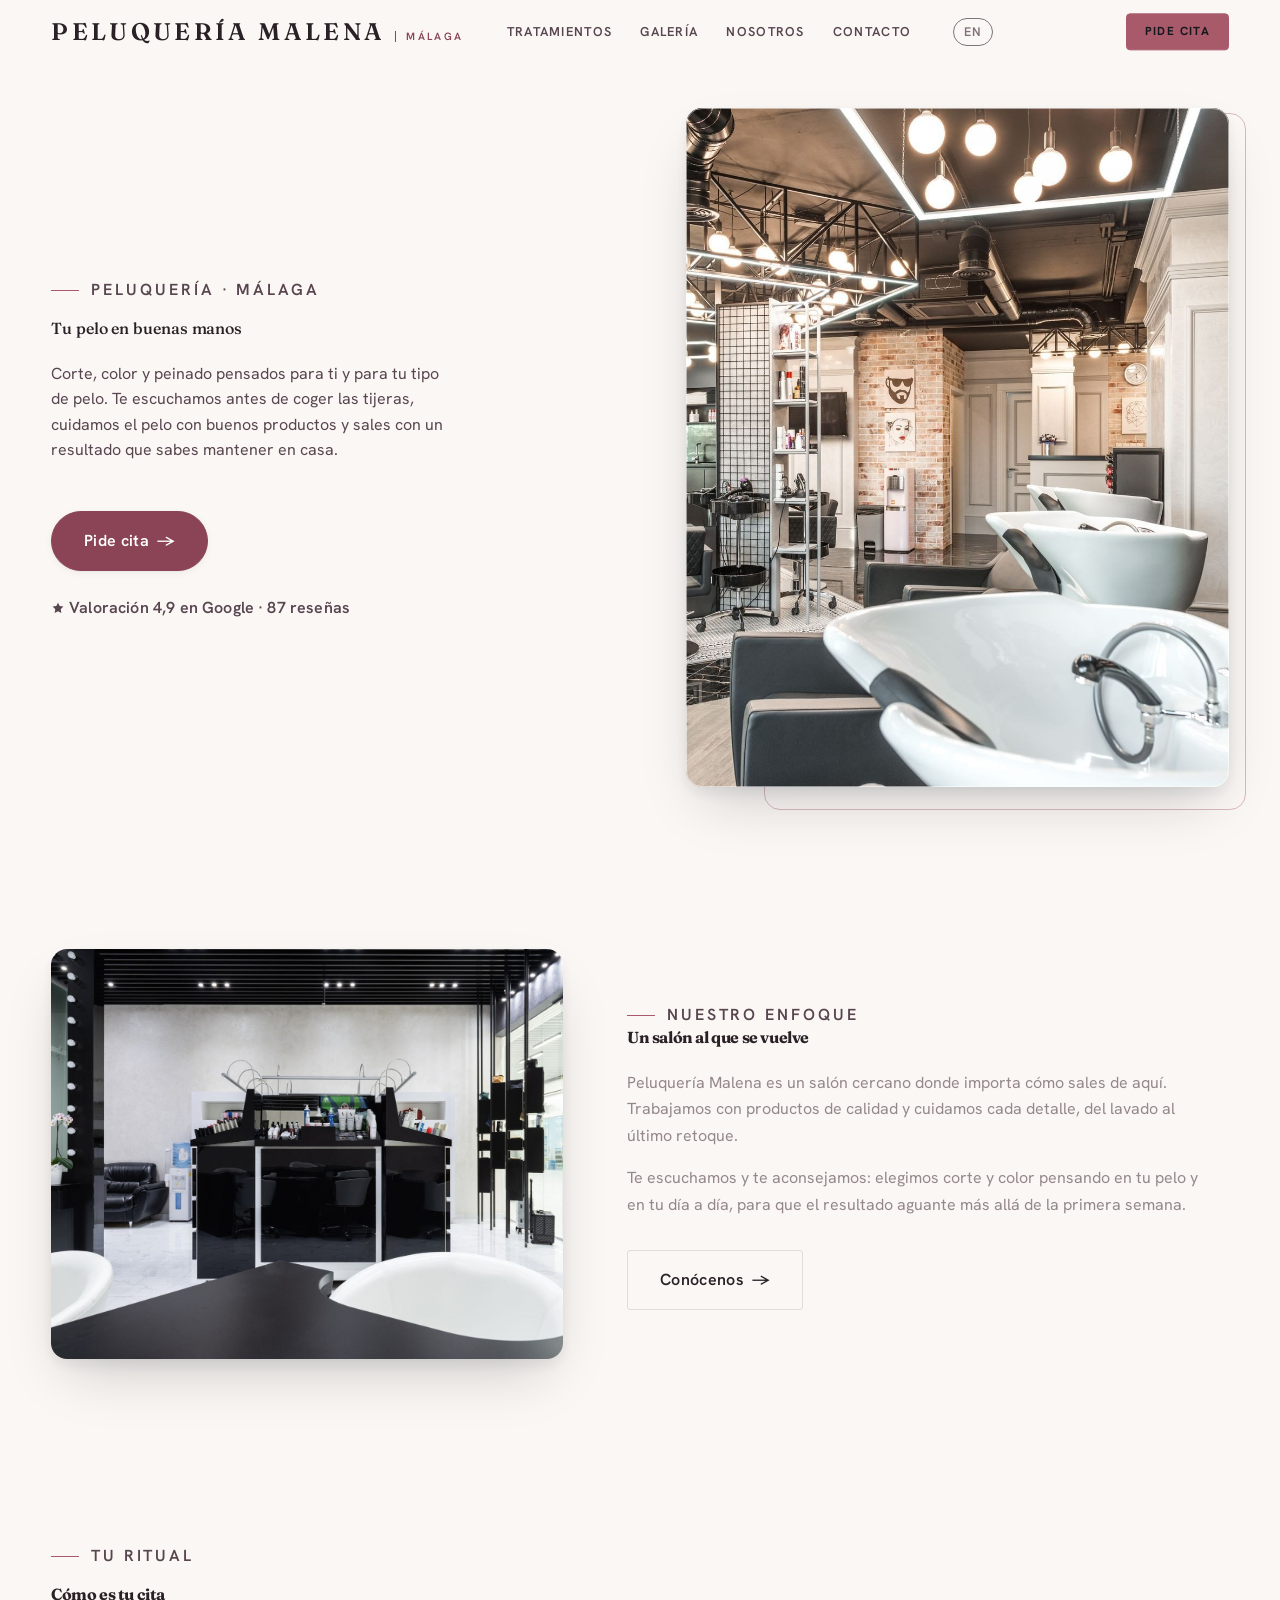
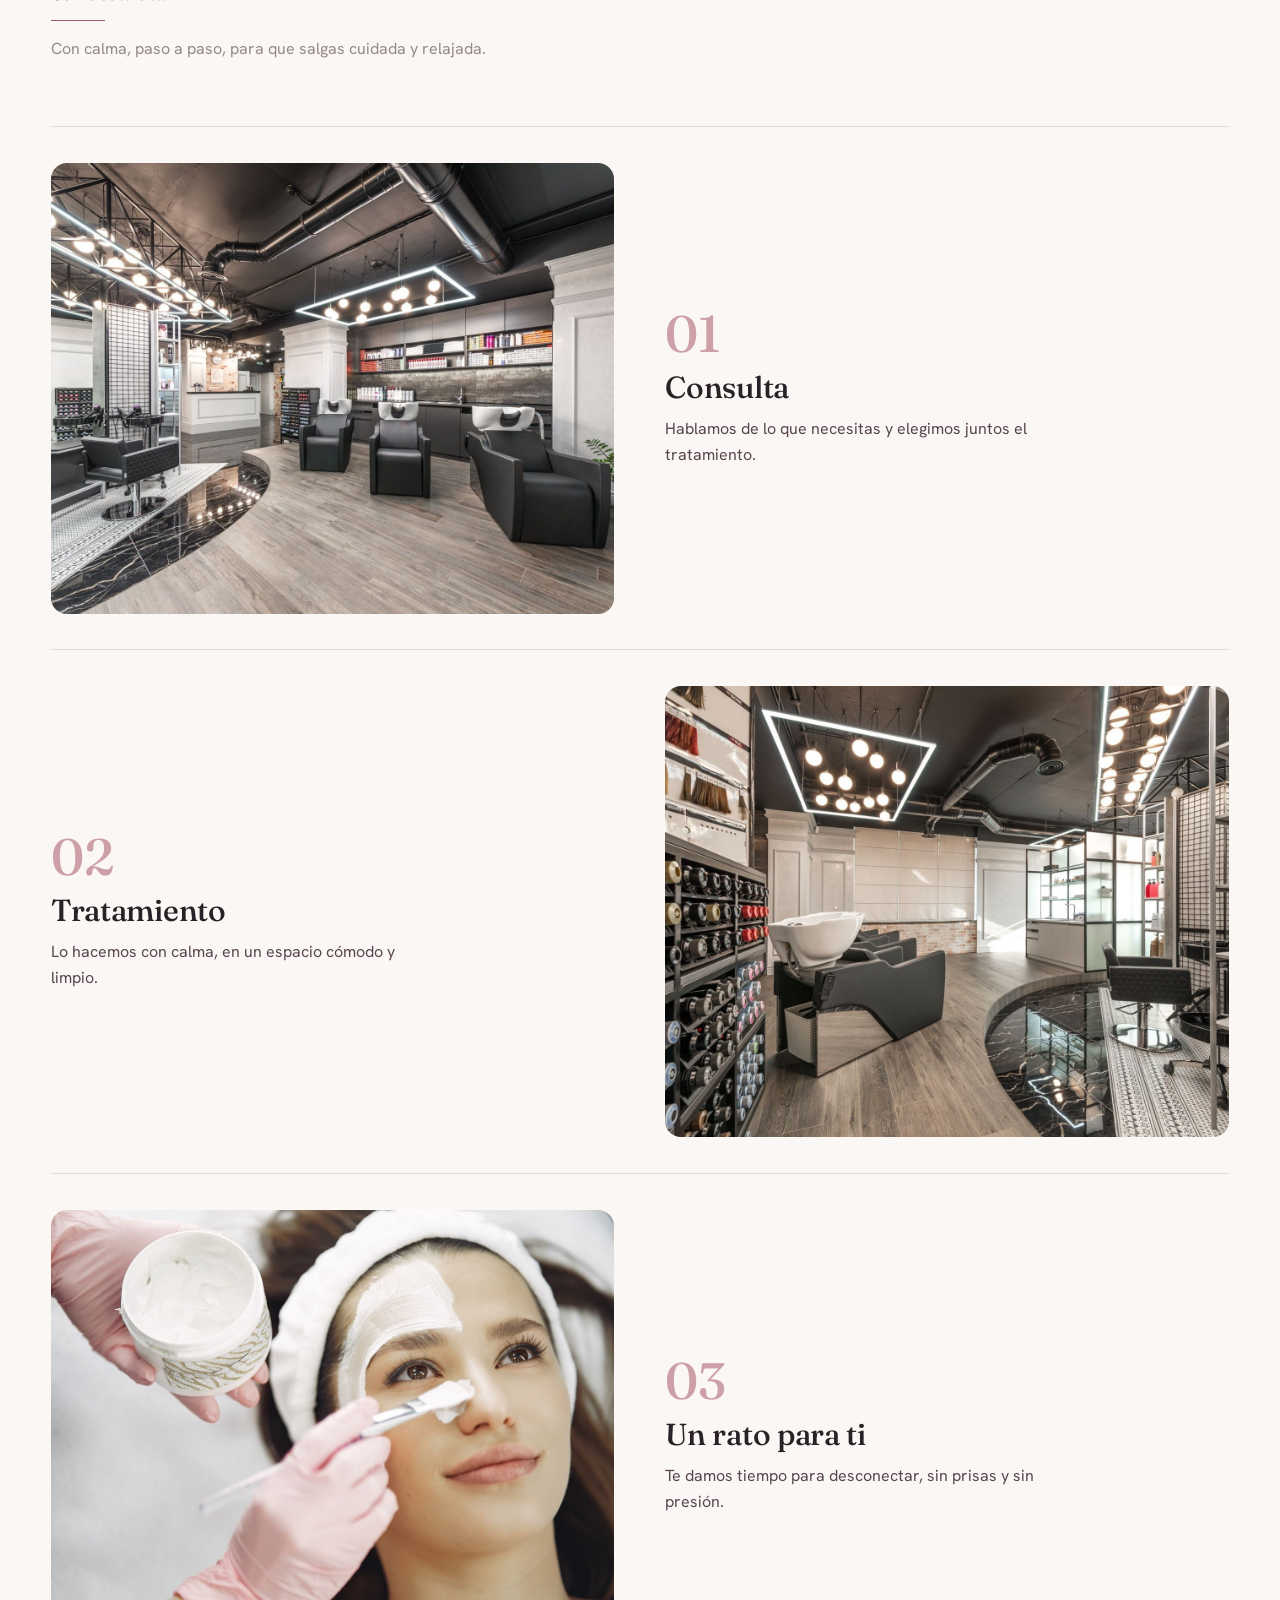
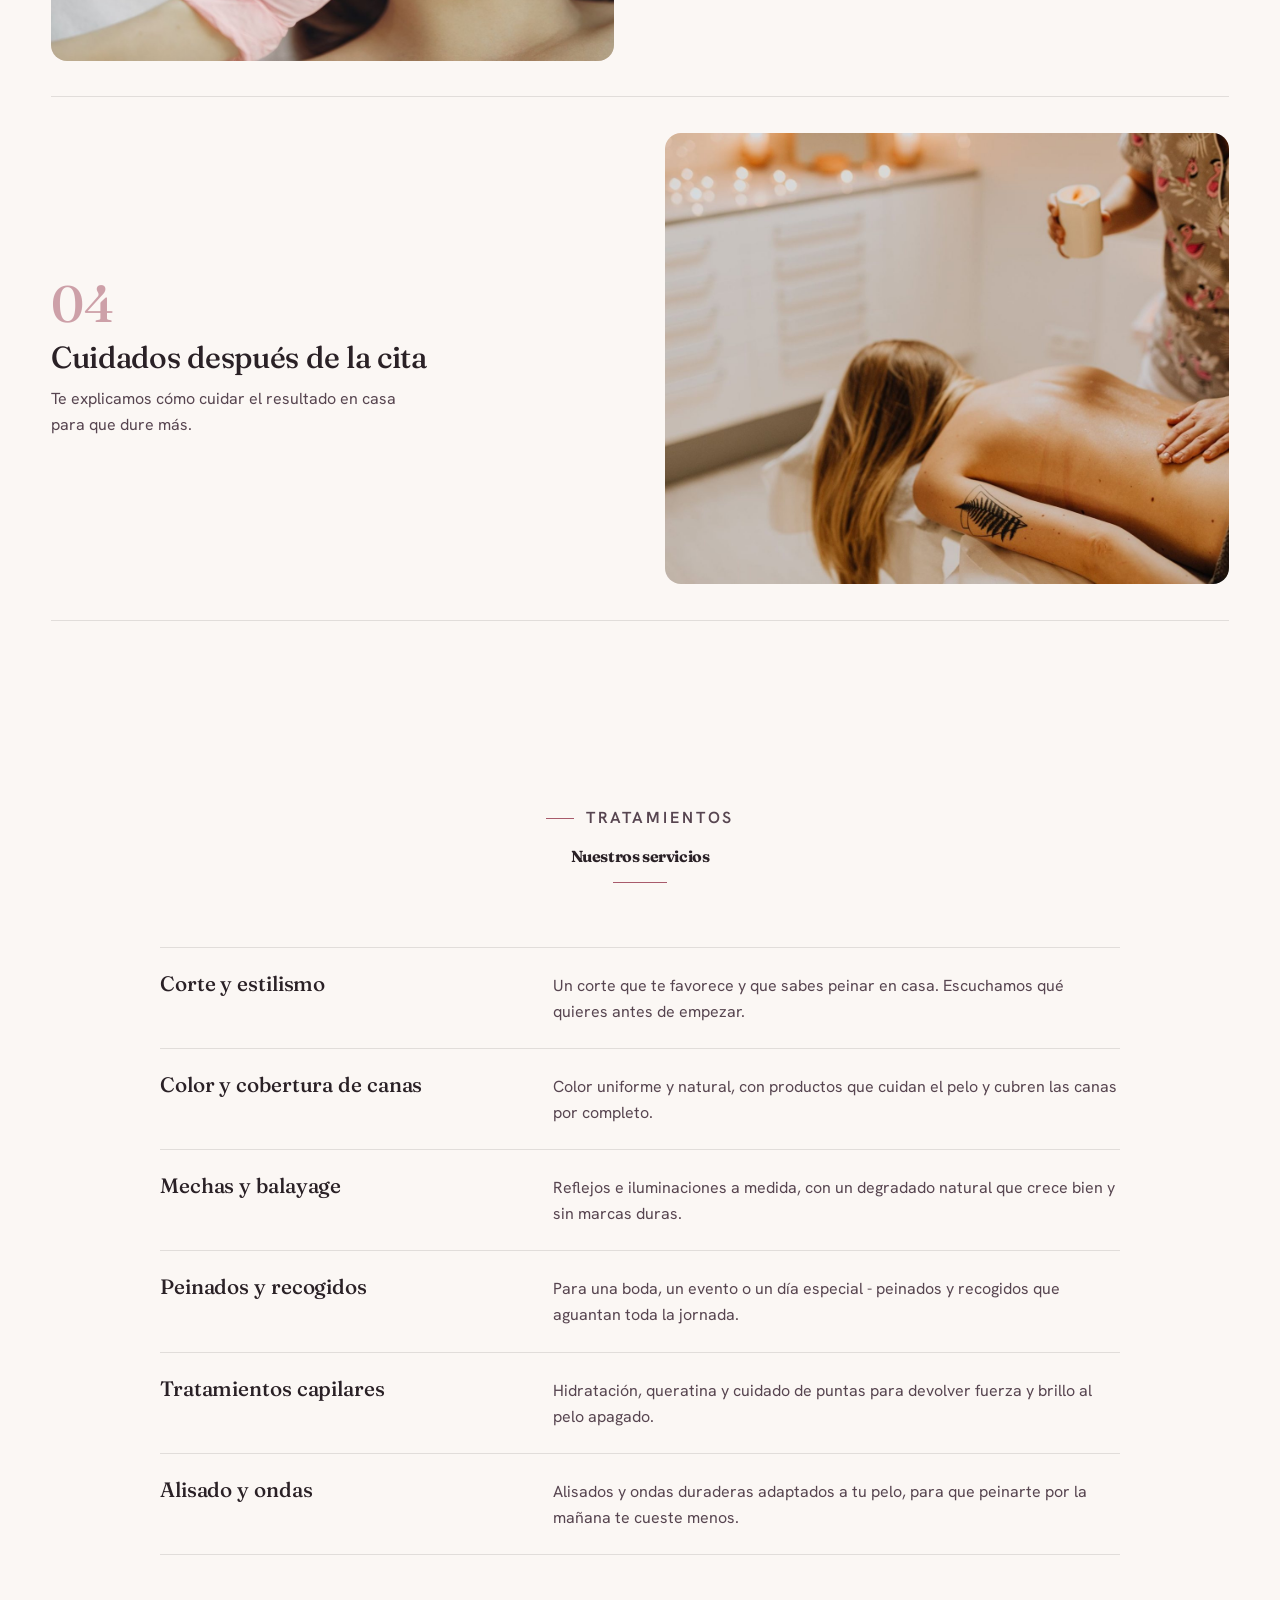
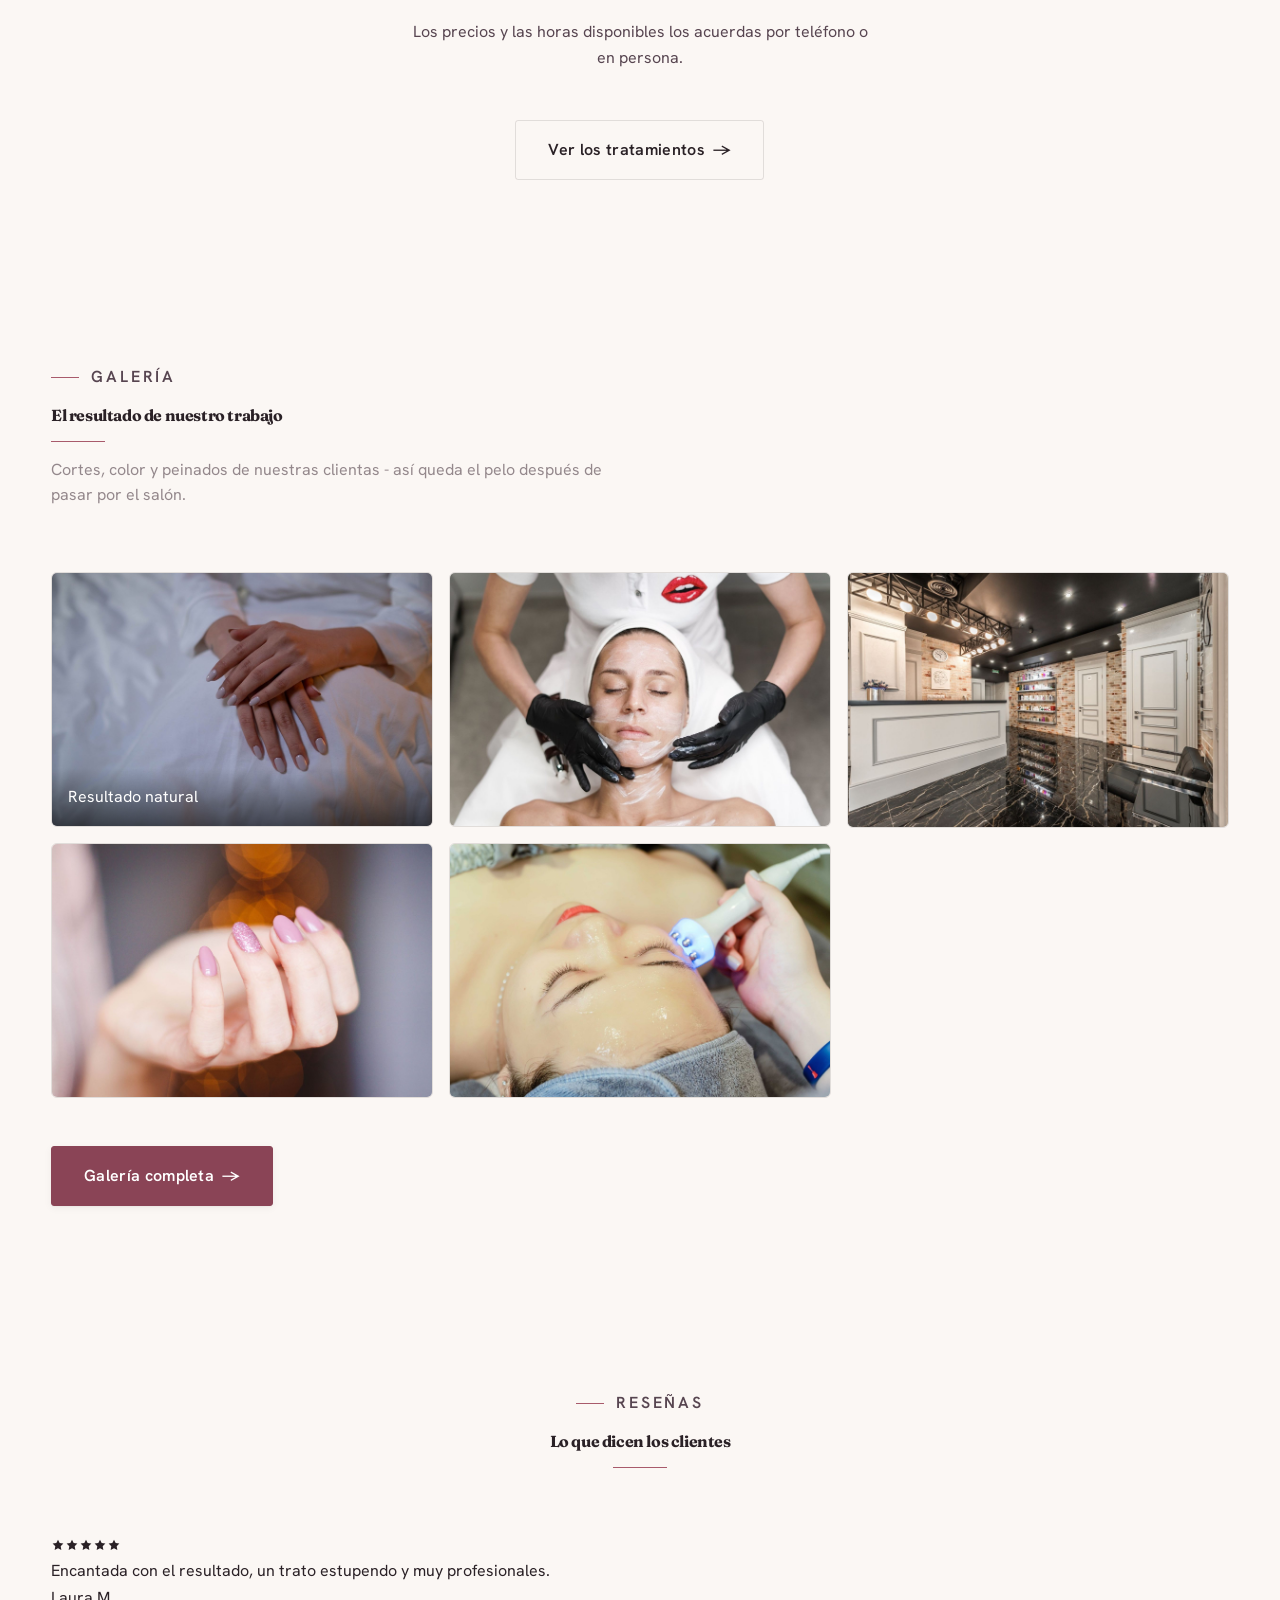
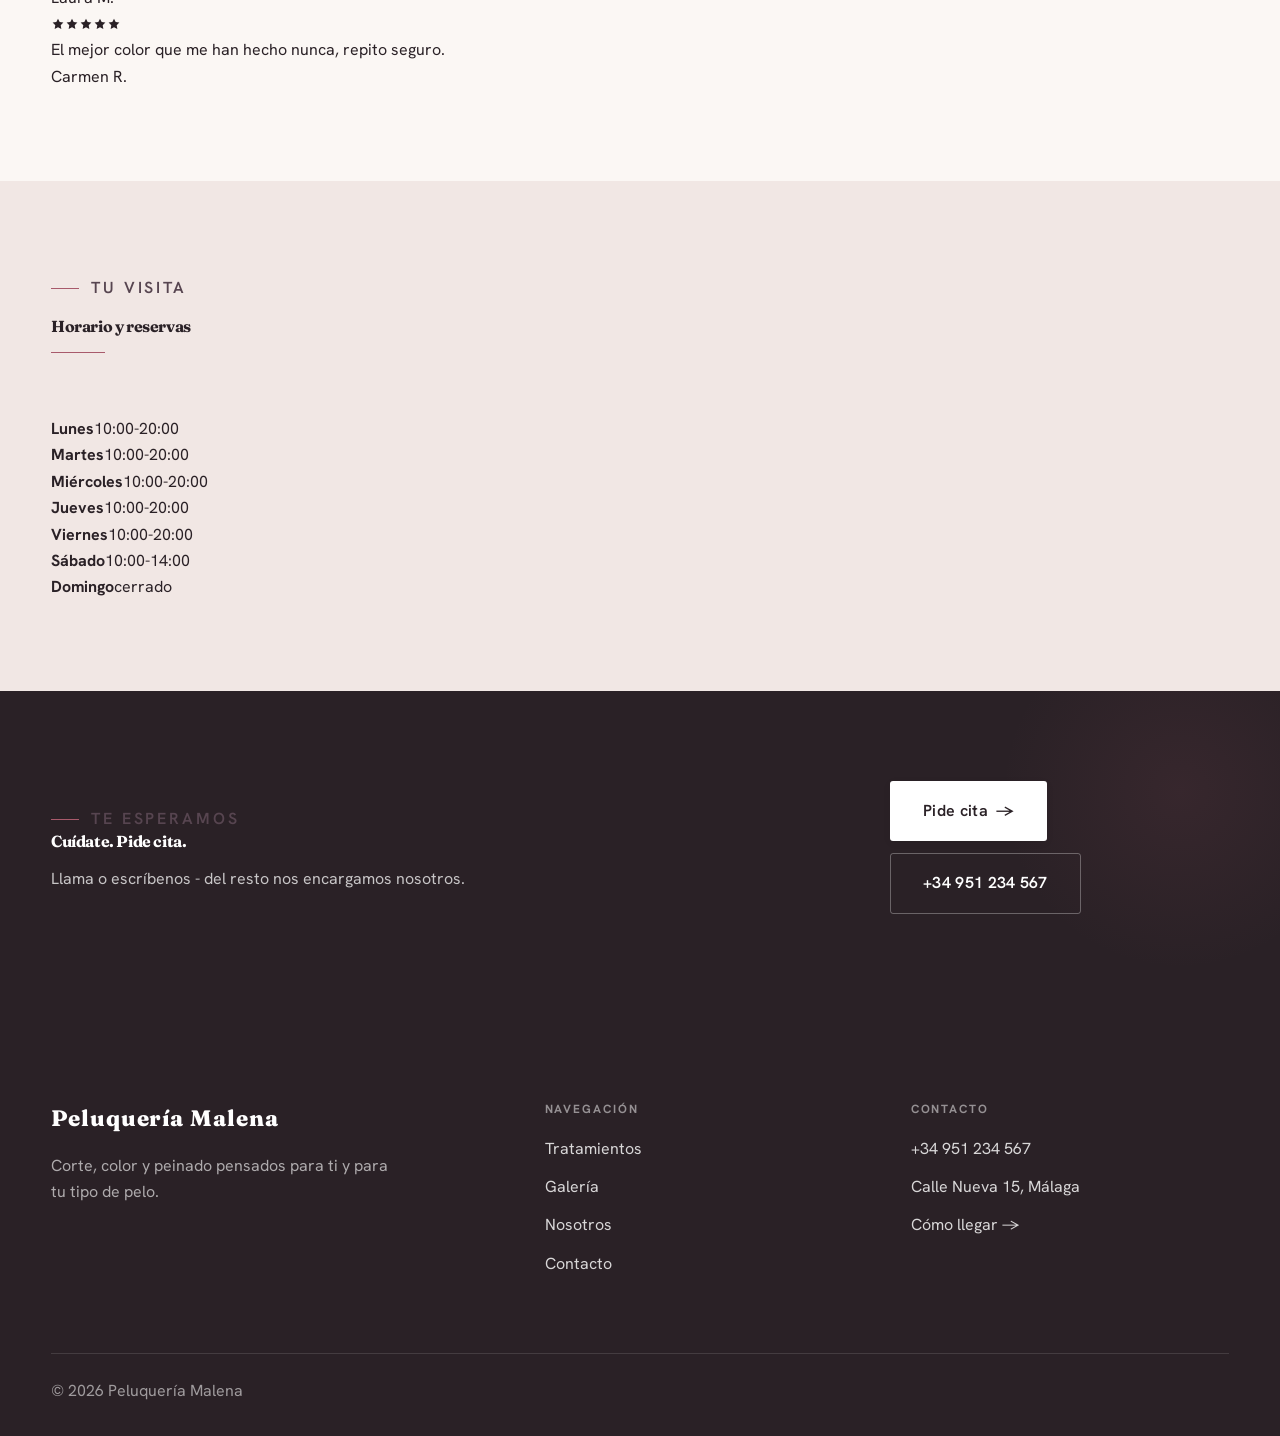
==== commit 3e7b9b22: "deploy: znacznik wersji 57d8df1aee42" ====
--- a/index.html
+++ b/index.html
@@ -9,6 +9,7 @@
 <link rel="preconnect" href="https://fonts.gstatic.com" crossorigin>
 <link href="https://fonts.googleapis.com/css2?family=Fraunces:wght@500;600;700&family=Hanken+Grotesk:wght@400;500;600&display=swap" rel="stylesheet">
 <link rel="stylesheet" href="assets/styles.css">
+<meta name="nb-deploy" content="57d8df1aee42">
 </head>
 <body>
 
